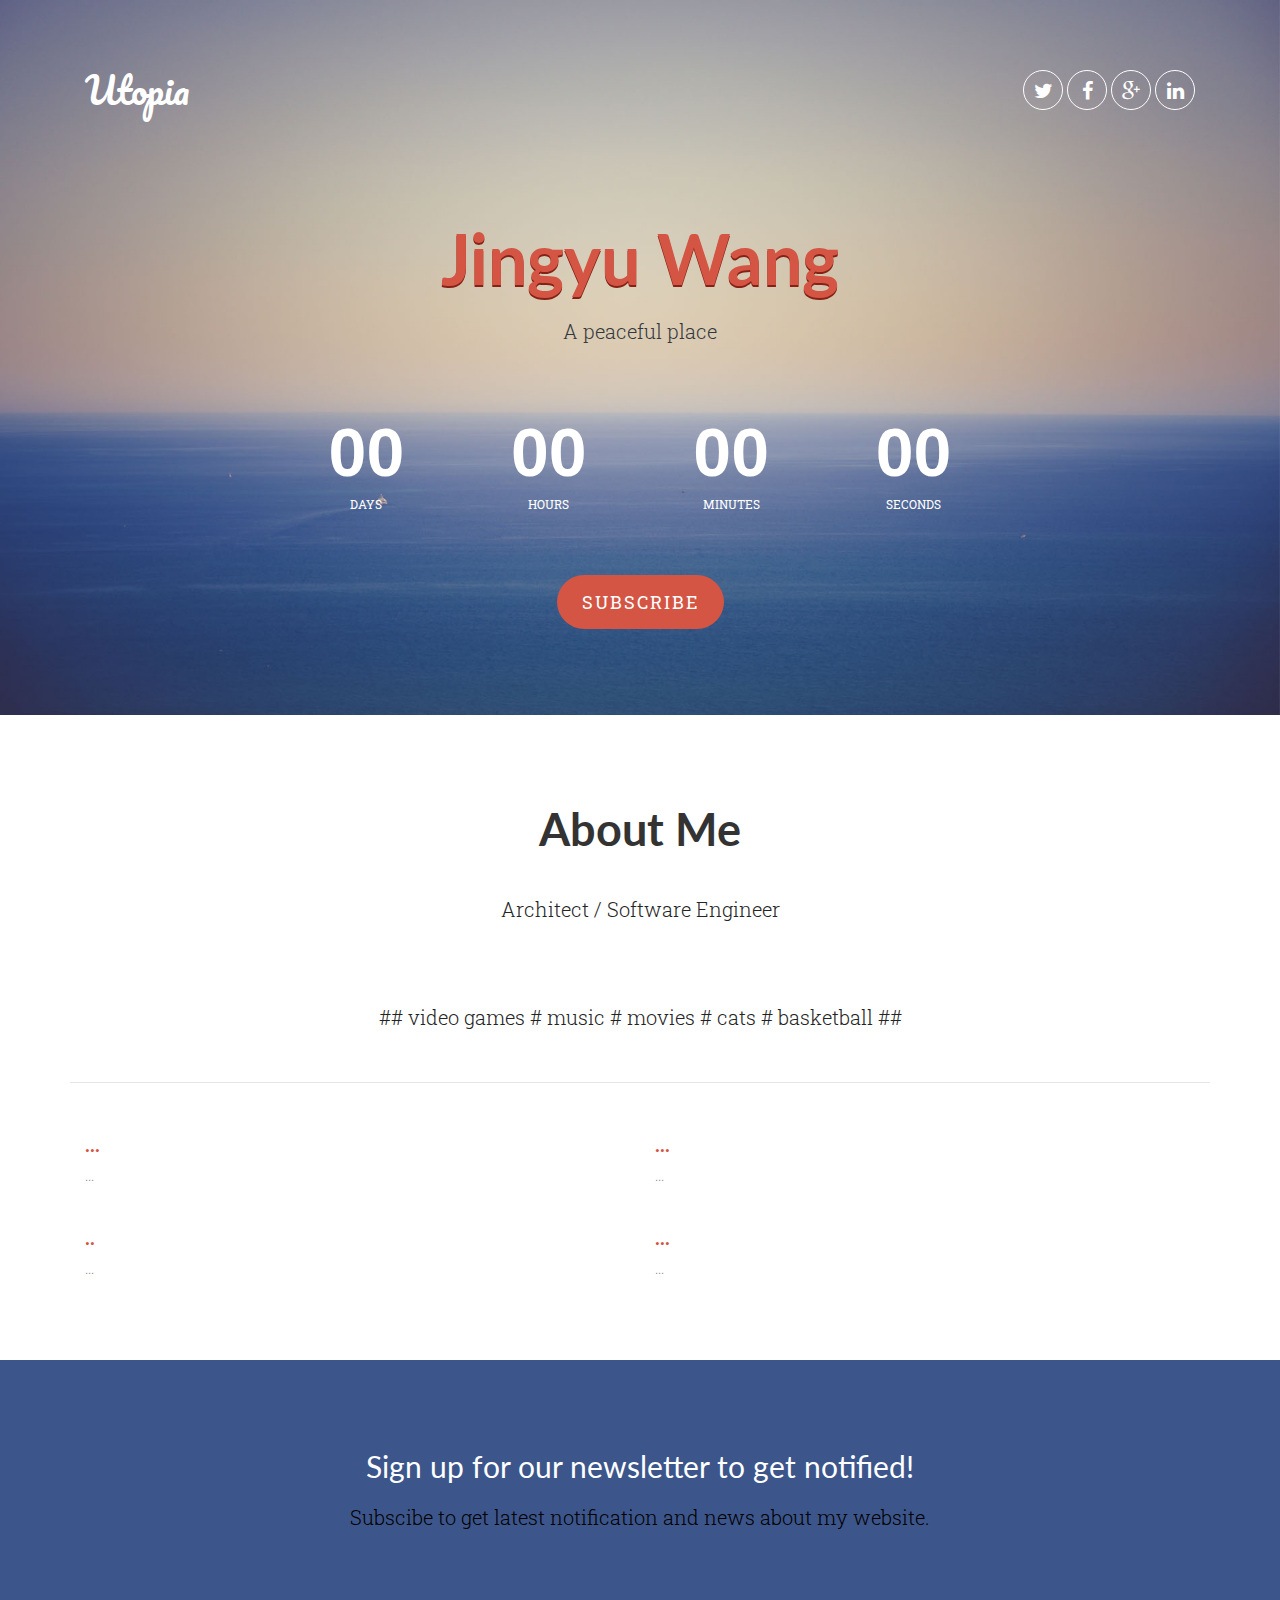
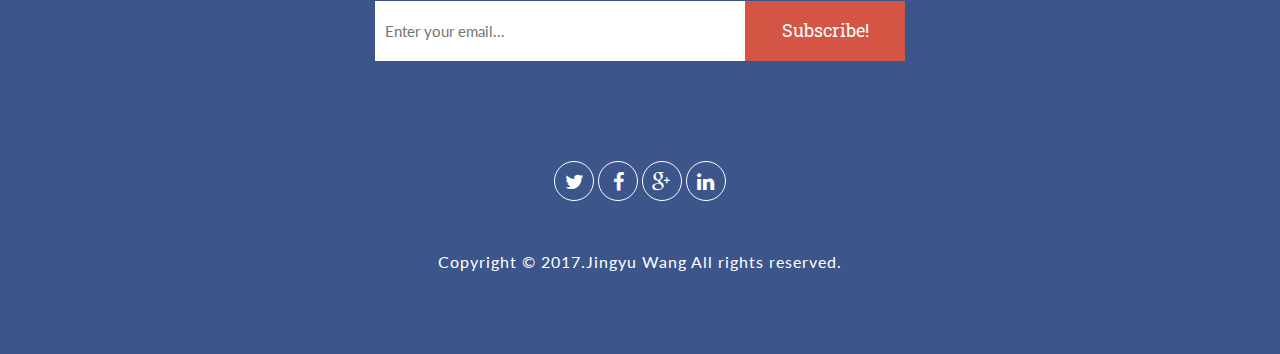
==== index.html @ e97a11a2 "Update index.html" ====
<!DOCTYPE HTML>
<html>

<head>
<meta charset="utf-8">
<title>Utopia</title>
<link rel="stylesheet" type="text/css" href="style.css"/>
<link rel="stylesheet" type="text/css" href="css/bootstrap.min.css"/>
<link rel="stylesheet" type="text/css" href="css/font-awesome.min.css"/>
<meta name="viewport" content="width=device-width, initial-scale=1.0">
<link href='https://fonts.useso.com/css?family=Pacifico' rel='stylesheet' type='text/css'>
<link href='https://fonts.useso.com/css?family=Lato:400,900,700,300,100' rel='stylesheet' type='text/css'>
<link href='https://fonts.useso.com/css?family=Roboto+Slab:400,700,300,100' rel='stylesheet' type='text/css'>
<script src="https://ajax.useso.com/ajax/libs/jquery/1.11.3/jquery.min.js"></script>
</head>

<body>
<div class="header">
	<div class="container">
    	<div class="row">
        	<div class="col-md-12 col-sm-12 col-xs-12">
            	<div class="logo pull-left col-md-6 col-sm-6 col-xs-12">
                	<h1>Utopia</h1>
                </div>
                <div class="social col-md-6 col-sm-6 col-xs-12">
            		<ul class="pull-right">
                        <li><a href="#"><i class="fa fa-twitter"></i></a></li>
                        <li><a href="#"><i class="fa fa-facebook"></i></a></li>
                        <li><a href="#"><i class="fa fa-google-plus"></i></a></li>
                        <li><a href="#"><i class="fa fa-linkedin"></i></a></li>
                    </ul>
                </div>
            </div>
            <div class="col-md-12 col-sm-12 col-xs-12">
            	<div class="main-title text-center">
                	<h2>Jingyu Wang</h2>
                    <p>A peaceful place</p>
                    <div id="countdown" data-wow-delay=".3s" data-date="Dec 26, 2015 06:00:00"></div>
                    <a href="#footer" class="subscribe-tag page-scroll">Subscribe</a>
                </div>
                
                	
            </div>
        </div>
    </div>
</div>
<div class="about text-center">
	<div class="container">
    	<div class="row">
        	<div class="col-md-12">
            	<div class="title">
                	<h3>About Me</h3>
                </div>
                <div class="desc">
                	<p>Architect / Software Engineer</p>
					<p>## video games # music # movies # cats # basketball ##</p>
                </div>
            </div>
            <div class="featurebox col-md-12 col-sm-12 col-xs-12">
            <div class="col-md-6 col-sm-6 col-xs-12">
            	<div class="feature text-left">
                	<h4>...</h4>
                    <p>...</p>
                </div>
            </div>
            <div class="col-md-6 col-sm-6 col-xs-12">
            	<div class="feature text-left">
                	<h4>...</h4>
                    <p>...</p>
                </div>
            </div>
            <div class="col-md-6 col-sm-6 col-xs-12">
            	<div class="feature text-left">
                	<h4>..</h4>
                    <p>...</p>
                </div>
            </div>
            <div class="col-md-6 col-sm-6 col-xs-12">
            	<div class="feature text-left">
                	<h4>...</h4>
                    <p>...</p>
                </div>
            </div>
            </div>
        </div>
    </div>
</div>
<div class="footer" id="footer">
	<div class="container">
    	<div class="row">
        	<div class="col-md-12">
        	<div class="footer-title text-center">
            	<h3>Sign up for our newsletter to get notified!</h3>
                <p>Subscibe to get latest notification and news about my website.</p>
            </div>
            <div class="subscribeform">
            	<form class="subscribe_form" action="#" method="post">
	                <input required value="" placeholder="Enter your email..." class="email" id="email" name="email" type="email">
	                <input class="subscribe" name="email" value="Subscribe!" type="submit">
	            </form>
            </div>
            <div class="social text-center">
            		<ul>
                        <li><a href="#"><i class="fa fa-twitter"></i></a></li>
                        <li><a href="#"><i class="fa fa-facebook"></i></a></li>
                        <li><a href="#"><i class="fa fa-google-plus"></i></a></li>
                        <li><a href="#"><i class="fa fa-linkedin"></i></a></li>
                    </ul>
             </div>
             </div>
             <div class="col-md-12 text-center footer-line">
             	<p>Copyright &copy; 2017.Jingyu Wang All rights reserved.</p>
             </div>
        </div>
    </div>
</div>

<script type="text/javascript" src="js/bootstrap.min.js"></script>
<script type="text/javascript" src="js/jquery.countdown.min.js"></script>
<script type="text/javascript">
if ($('#countdown').length) { 
			$('#countdown').countdown({
				render: function(data) {
					if (data.years >= 1) {
						var $days =	(data.years*365)+data.days;
					} else {
						var $days = data.days;
					}
				  $(this.el).html(
					  '<div class="day">' + this.leadingZeros($days) + ' <span>Days</span></div>'+
					  '<div class="hour">' + this.leadingZeros(data.hours, 2) + ' <span>Hours</span></div>'+
					  '<div class="min">' + this.leadingZeros(data.min, 2) + ' <span>Minutes</span></div>'+
					  '<div class="sec">' + this.leadingZeros(data.sec, 2) + ' <span>Seconds</span></div>'
				  );
				}
			});
		}

</script>
</body>
</html>
---- style.css ----
.header
{
	background: url(images/bg.jpg) no-repeat 0% 0%/100% 100%;
	padding: 70px 0px 100px;
}
a
{
	outline: none !important;
}
.logo h1
{
	font-family: 'Pacifico', cursive;
	color: #fff;
	margin-top: 0px !important;
}
.social ul
{
	list-style: none;
	padding-left: 0px;
}
.social ul li
{
	display: inline-block;
}
.social ul li a
{
	text-decoration: none;
}
.social ul li a i
{
	text-align: center;
	color: #fff;
	border: 1px solid #fff;
	display: block;
	border-radius: 50%;
	width: 40px;
	height: 40px;
	font-size: 20px;
	line-height: 40px;
	transition: all 0.3s ease-in;
}
.social ul li a:hover i
{

	border: 1px solid #d45544;
}
.main-title
{
	padding: 80px 0px 0px;
}
.main-title h2
{
	font-family: 'Lato', sans-serif;
	font-weight: 700;
	font-size: 70px;
	color: #d45544;
	text-shadow: 0px 2px 0px #852215;
	}
.main-title p
{
	font-family: 'Roboto Slab', serif;
	color: #33383e;
	font-size: 20px;
	padding: 10px 0px;
	width: 80%;
	margin: 0 auto !important;
	font-weight: 300;
}
#countdown {
    text-align: center;
    margin: 70px 0px 60px;
    min-height: 104px;
}
#countdown > div {
    width: 14%;
    margin: 0px 1%;
    display: inline-block;
    font-size: 68px;
    line-height: 52px;
    position: relative;
    font-weight: 700;
	color: #fff;
}
#countdown span {
    font-size: 12px;
    font-weight: normal;
    text-transform: uppercase;
    font-family: 'Roboto Slab', serif;
    display: block;
}
.subscribe-tag
{
	font-family: "Roboto Slab",serif;
	font-weight: 400;
	padding: 15px 25px;
	font-size: 18px;
	border-radius: 46px;
	background-color: #D45544;
	color: #FFF;
	text-transform: uppercase;
	letter-spacing: 2px;
	text-decoration: none;
	transition: all 0.3s ease-in;
}
.subscribe-tag:hover
{
	color: #d45544;
	background: #fff;
	text-decoration: none;
}
.about
{
	padding: 70px 0px 50px;
}
.title h3
{
	font-family: 'Lato', sans-serif;
	font-weight: 700;
	font-size: 45px;
}
.desc p
{
	font-family: "Roboto Slab",serif;
	font-weight: 300;
	font-size: 20px;
	padding: 30px 0px 50px !important;
	margin: 0 auto;
	color: #242424;
}
.desc
{
	border-bottom: 1px solid rgba(204,204,204,0.5);
}
.featurebox
{
	padding: 40px 0px 0px;
}
.feature
{
	padding-bottom: 20px;
}
.feature h4
{
	font-family: 'Lato', sans-serif;
	font-weight: 700;
	font-size: 20px;
	color: #d45544;
}
.feature p
{
	font-family: "Roboto Slab",serif;
	font-weight: 300;
	font-size: 15px;
	width: 90%;
	color: #888;
}
.footer
{
	background-color: #3c558b;
	padding: 70px 0px;
}
.footer-title h3
{
	font-family: 'Lato', sans-serif;
	font-weight: 400;
	font-size: 30px;
	color: #fff;
}
.footer-title p
{
	font-family: "Roboto Slab",serif;
	font-weight: 300;
	font-size: 20px;
	padding: 10px 0px 40px !important;
	margin: 0 auto;
	color: #000;
}
.subscribeform {
    width: 100%;
    max-width: 530px;
    margin: 0px auto 50px;
	padding-bottom: 50px;
	padding-top: 30px;
}
.subscribe_form {
    position: relative;
}
.subscribe_form .email {
    height: 60px;
	border: none;
	width: 100%;
	padding: 10px;
	font-family: 'Lato', sans-serif;
	font-size: 15px;
}
.subscribe_form .subscribe {
    right: 0px;
	top: 0px;
	width: 160px;
	height: 60px;
	position: absolute;
	color: #FFF;
	background-color: #d45544;
	border: medium none;
	border-bottom-left-radius: 0px;
	border-top-left-radius: 0px;
	font-family: "Roboto Slab",serif;
	font-size: 18px;
	}
.footer-line p
{
	color: #fff;
	font-family: 'Lato', sans-serif;
	font-weight: 400;
	font-size: 16px;
	padding: 40px 0px 0px;
	letter-spacing: 1px;
}
.footer-line p a
{
	color: #d45544;
	text-decoration: none;
}
@media (min-width: 200px) and (max-width: 767px) {
.main-title {
    padding: 40px 0px 0px;
}
.main-title h2 {
    font-size: 40px;
}
.pull-left
{
	float: none !important;
	text-align: center !important;
}
.social
{
	padding-top: 20px;
}
.social .pull-right
{
	float: none !important;
	text-align: center !important;
}
.main-title p {
    font-family: "Roboto Slab",serif;
    font-size: 18px;
    width: 100%;
}
#countdown {
    margin: 30px 0px 45px;
}
#countdown > div {
    width: 20%;
    margin: 0px 1%;
    display: inline-block;
    font-size: 30px;
    line-height: 40px;
    font-weight: 700;
}
#countdown span {
    font-size: 9px;
}
desc p {
    font-size: 15px;
}
.footer-title p {
    font-size: 15px;
}
.footer-title h3 {
    font-size: 24px;
}
.subscribe_form .subscribe {

    width: 100px;
    font-size: 15px;
}
}
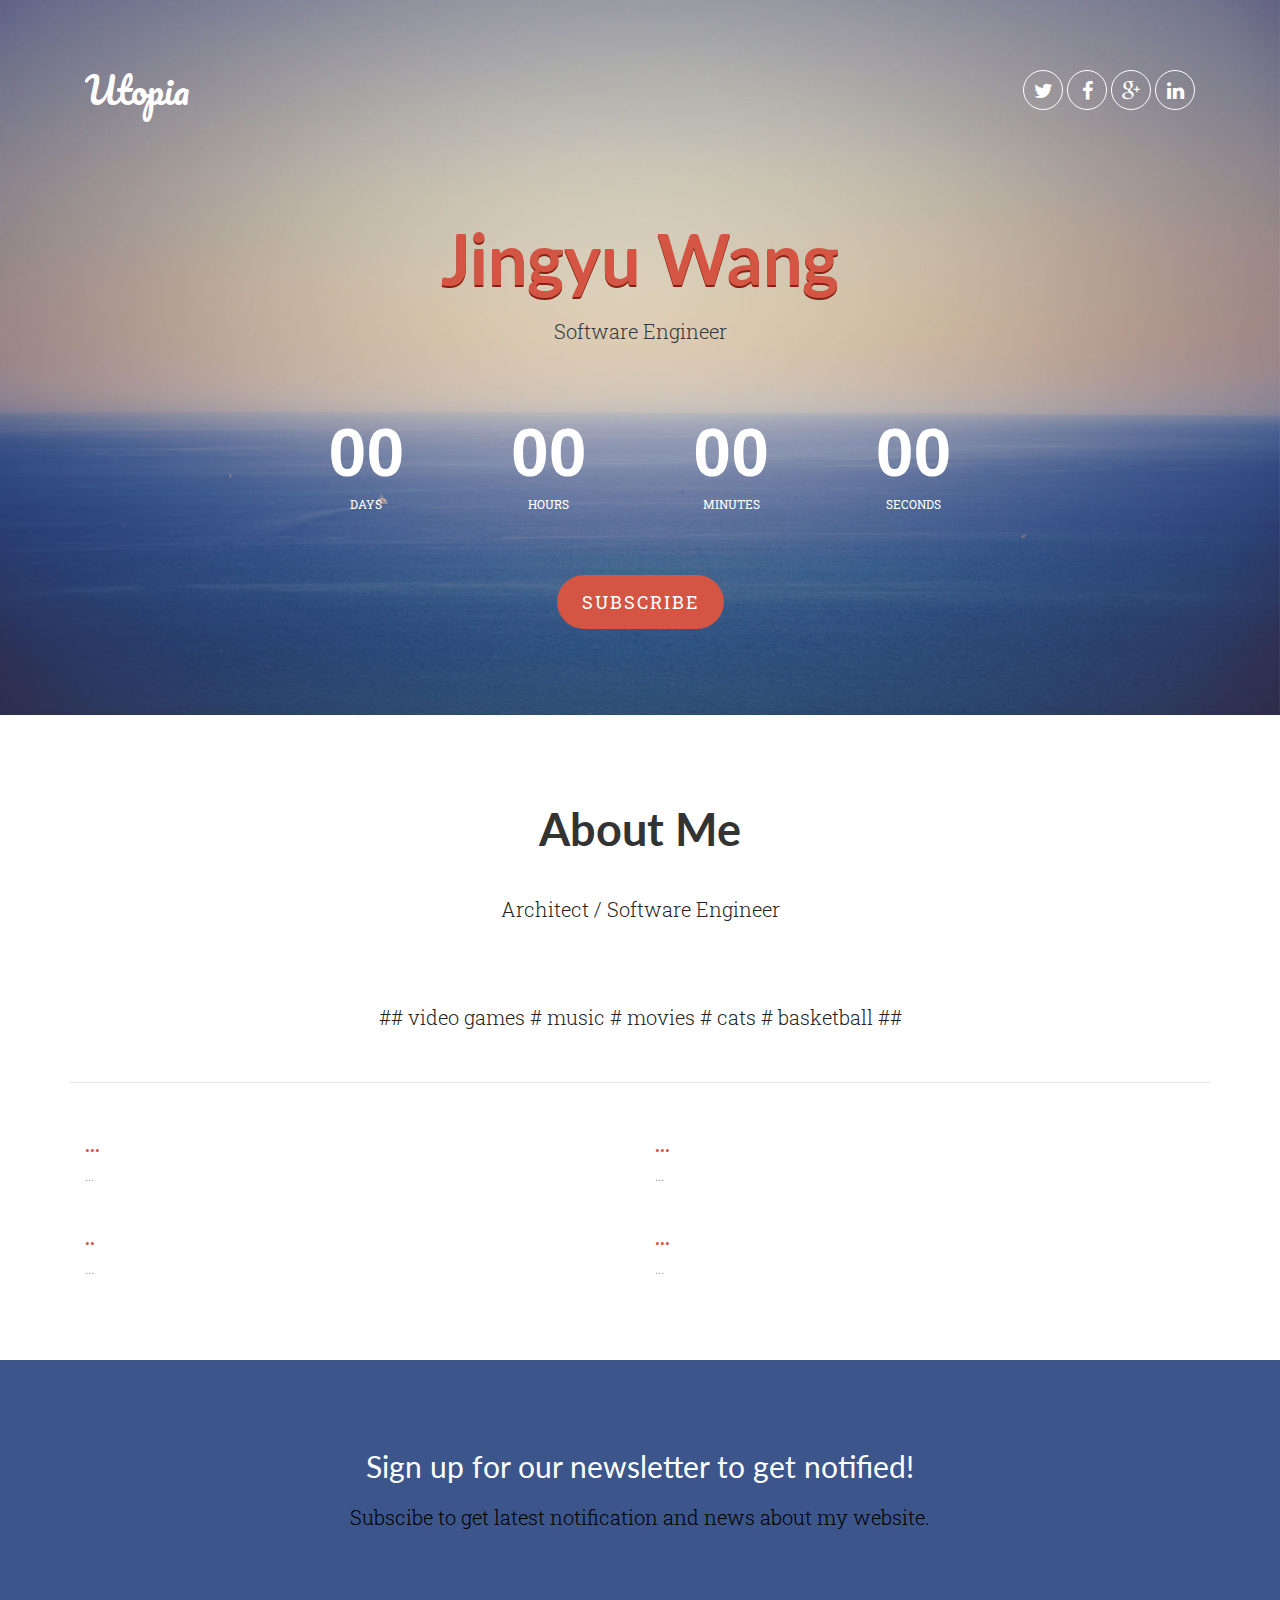
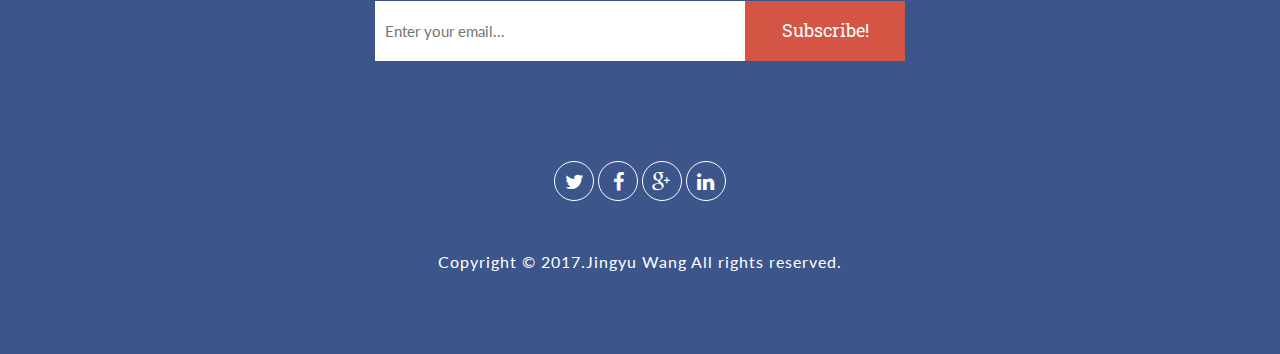
==== commit 5c6b2980: "change job" ====
--- a/index.html
+++ b/index.html
@@ -34,7 +34,7 @@
             <div class="col-md-12 col-sm-12 col-xs-12">
             	<div class="main-title text-center">
                 	<h2>Jingyu Wang</h2>
-                    <p>A peaceful place</p>
+                    <p>Software Engineer</p>
                     <div id="countdown" data-wow-delay=".3s" data-date="Dec 26, 2015 06:00:00"></div>
                     <a href="#footer" class="subscribe-tag page-scroll">Subscribe</a>
                 </div>
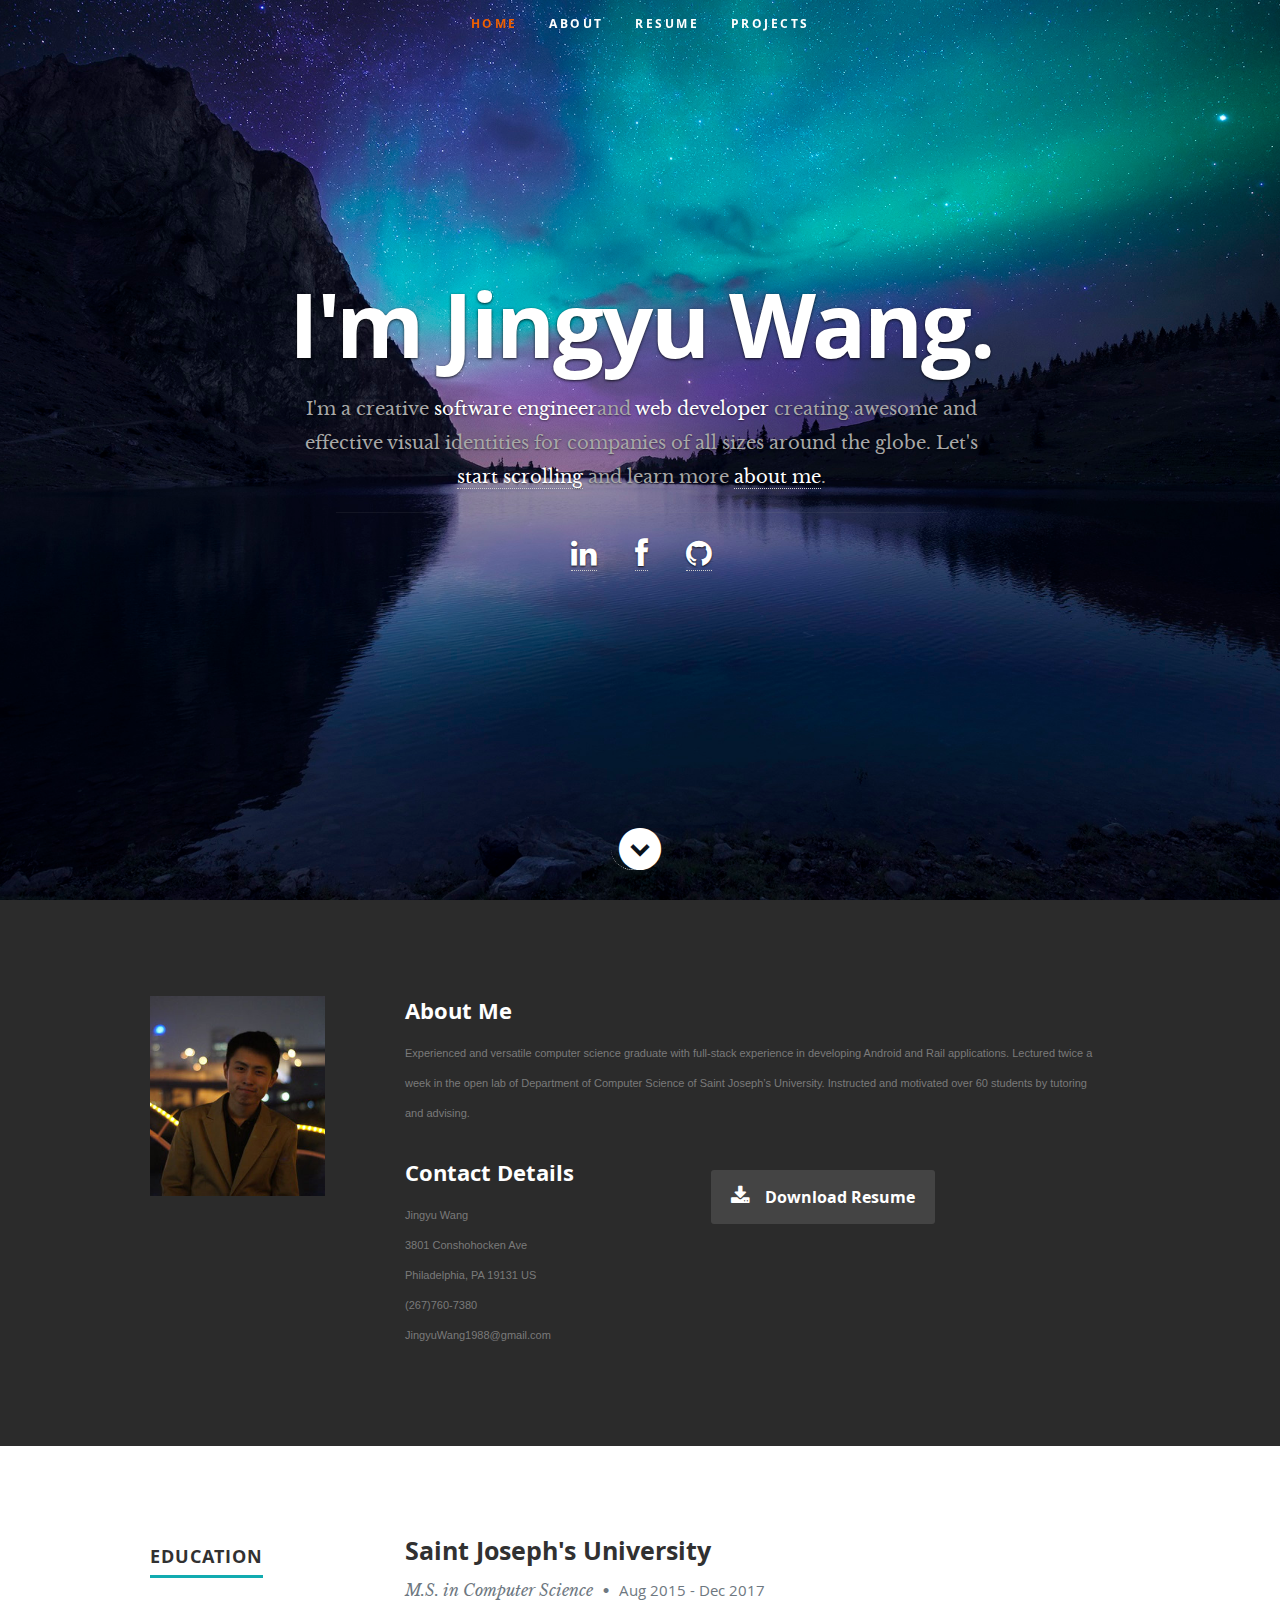
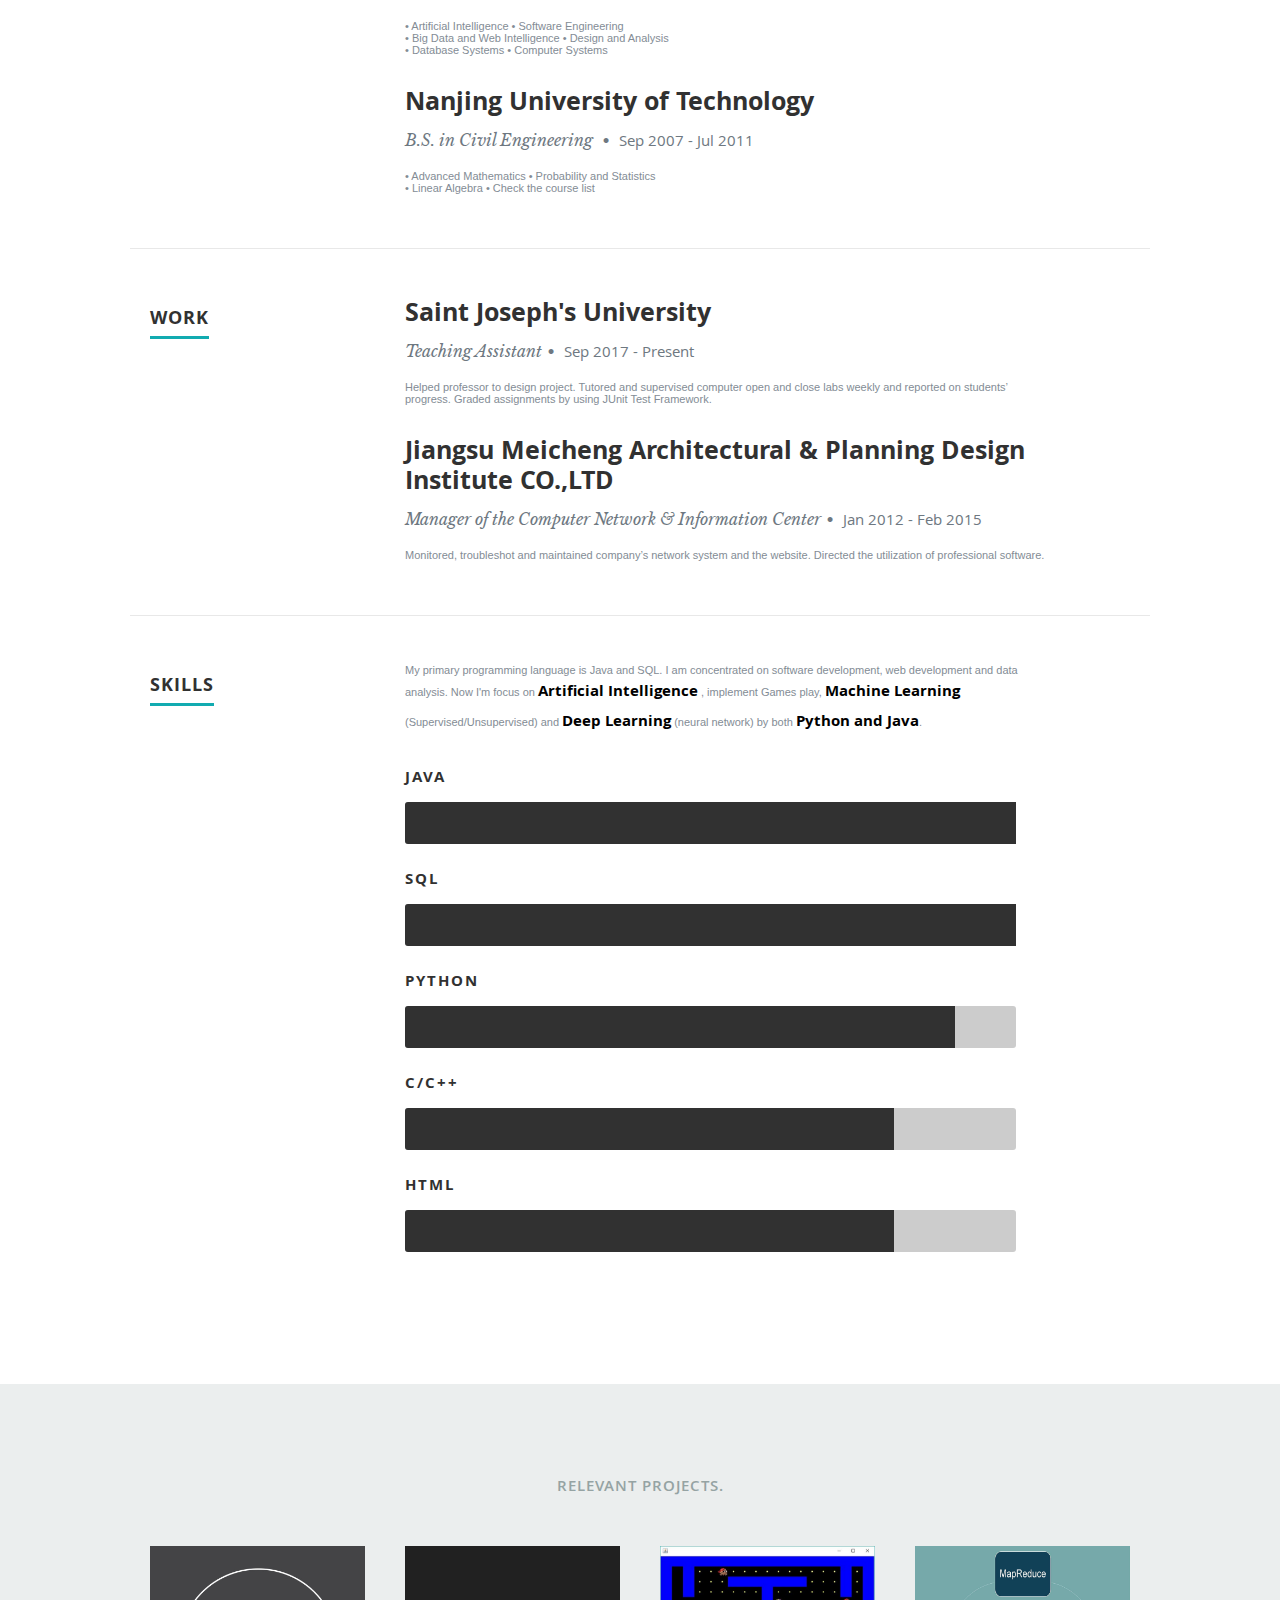
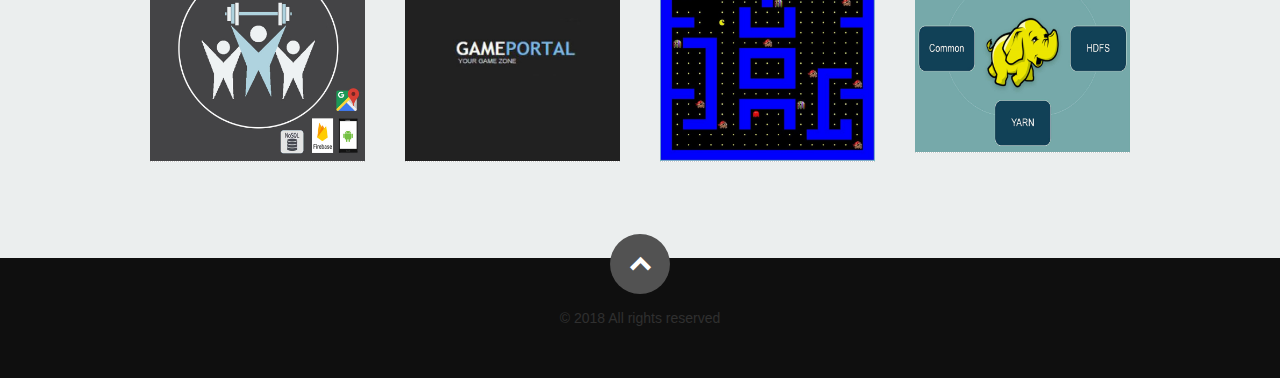
==== commit 4bbe987b: "Update the website" ====
--- a/index.html
+++ b/index.html
@@ -1,141 +1,633 @@
-<!DOCTYPE HTML>
-<html>
-
+<!DOCTYPE html>
+<!--[if lt IE 8 ]><html class="no-js ie ie7" lang="en"> <![endif]-->
+<!--[if IE 8 ]><html class="no-js ie ie8" lang="en"> <![endif]-->
+<!--[if (gte IE 8)|!(IE)]><!--><html class="no-js" lang="en"> <!--<![endif]-->
 <head>
-<meta charset="utf-8">
-<title>Utopia</title>
-<link rel="stylesheet" type="text/css" href="style.css"/>
-<link rel="stylesheet" type="text/css" href="css/bootstrap.min.css"/>
-<link rel="stylesheet" type="text/css" href="css/font-awesome.min.css"/>
-<meta name="viewport" content="width=device-width, initial-scale=1.0">
-<link href='https://fonts.useso.com/css?family=Pacifico' rel='stylesheet' type='text/css'>
-<link href='https://fonts.useso.com/css?family=Lato:400,900,700,300,100' rel='stylesheet' type='text/css'>
-<link href='https://fonts.useso.com/css?family=Roboto+Slab:400,700,300,100' rel='stylesheet' type='text/css'>
-<script src="https://ajax.useso.com/ajax/libs/jquery/1.11.3/jquery.min.js"></script>
+
+   <!--- Basic Page Needs
+   ================================================== -->
+   <meta charset="utf-8">
+	<title>Jingyu's Space</title>
+	<meta name="description" content="">
+	<meta name="author" content="">
+
+   <!-- Mobile Specific Metas
+   ================================================== -->
+	<meta name="viewport" content="width=device-width, initial-scale=1, maximum-scale=1">
+
+	<!-- CSS
+    ================================================== -->
+   <link rel="stylesheet" href="css/default.css">
+	<link rel="stylesheet" href="css/layout.css">
+   <link rel="stylesheet" href="css/media-queries.css">
+   <link rel="stylesheet" href="css/magnific-popup.css">
+   <link rel="stylesheet" href="css/project/style.css">
+    <link rel="stylesheet" href="css/newDefine.css">
+
+   <!-- Script
+   ================================================== -->
+	<script src="js/modernizr.js"></script>
+	<script src="js/jquery-1.3.1.min.js"></script>
+	<script src="js/slider.js"></script>
+
+   <!-- Favicons
+	================================================== -->
+	<link rel="shortcut icon" href="J_Favicon.png" >
+
 </head>
 
 <body>
-<div class="header">
-	<div class="container">
-    	<div class="row">
-        	<div class="col-md-12 col-sm-12 col-xs-12">
-            	<div class="logo pull-left col-md-6 col-sm-6 col-xs-12">
-                	<h1>Utopia</h1>
+
+   <!-- Header
+   ================================================== -->
+   <header id="home">
+
+      <nav id="nav-wrap">
+
+         <a class="mobile-btn" href="#nav-wrap" title="Show navigation">Show navigation</a>
+	      <a class="mobile-btn" href="#" title="Hide navigation">Hide navigation</a>
+
+         <ul id="nav" class="nav">
+            <li class="current"><a class="smoothscroll" href="#home">Home</a></li>
+            <li><a class="smoothscroll" href="#about">About</a></li>
+	        <li><a class="smoothscroll" href="#resume">Resume</a></li>
+            <li><a class="smoothscroll" href="#portfolio">Projects</a></li>
+         </ul> <!-- end #nav -->
+
+      </nav> <!-- end #nav-wrap -->
+
+      <div class="row banner">
+         <div class="banner-text">
+            <h1 class="responsive-headline">I'm Jingyu Wang.</h1>
+            <h3>I'm a creative <span>software engineer</span>and <span>web developer</span> creating awesome and
+            effective visual identities for companies of all sizes around the globe. Let's <a class="smoothscroll" href="#about">start scrolling</a>
+            and learn more <a class="smoothscroll" href="#about">about me</a>.</h3>
+            <hr />
+            <ul class="social">
+               <!--
+                fa class direct to css/font-awesome/css/font-awesome.css
+               -->
+               <li><a href="https://www.linkedin.com/in/jingyu88" target="_blank"><i class="fa fa-linkedin"></i></a></li>
+               <li><a href="https://www.facebook.com/profile.php?id=100010331914685" target='_blank'><i class="fa fa-facebook"></i></a></li>
+               <li><a href="https://github.com/hy30305340"  target="_blank"><i class="fa fa-github"></i></a></li>
+            </ul>
+         </div>
+      </div>
+
+      <p class="scrolldown">
+         <a class="smoothscroll" href="#about"><i class="icon-down-circle"></i></a>
+      </p>
+
+   </header> <!-- Header End -->
+
+
+   <!-- About Section
+   ================================================== -->
+   <section id="about">
+
+      <div class="row">
+
+         <div class="three columns">
+
+            <img class="profile-pic"  src="images/portrait2.jpg" alt="" />
+
+         </div>
+
+         <div class="nine columns main-col">
+
+            <h2>About Me</h2>
+
+            <p>Experienced and versatile computer science graduate with full-stack experience in developing Android and Rail applications. 
+            Lectured twice a week in the open lab of Department of Computer Science of Saint Joseph’s University. 
+            Instructed and motivated over 60 students by tutoring and advising.
+            </p>
+
+            <div class="row">
+
+               <div class="columns contact-details">
+
+                  <h2>Contact Details</h2>
+                  <p class="address">
+						   <span>Jingyu Wang</span><br>
+						   <span>3801 Conshohocken Ave<br>
+						         Philadelphia, PA 19131 US
+                     </span><br>
+						   <span>(267)760-7380</span><br>
+                     <span>JingyuWang1988@gmail.com</span>
+					   </p>
+
+               </div>
+
+               <div class="columns download">
+                  <p>
+                     <a href="/files/Jingyu_Wang_SoftwareEngineer.pdf" class="button" target="_blank"><i class="fa fa-download"></i>Download Resume</a>
+                  </p>
+               </div>
+
+            </div> <!-- end row -->
+
+         </div> <!-- end .main-col -->
+
+      </div>
+
+   </section> <!-- About Section End-->
+
+
+   <!-- Resume Section
+   ================================================== -->
+   <section id="resume">
+
+      <!-- Education
+      ----------------------------------------------- -->
+      <div class="row education">
+
+         <div class="three columns header-col">
+            <h1><span>Education</span></h1>
+         </div>
+
+         <div class="nine columns main-col">
+
+            <div class="row item">
+
+               <div class="twelve columns">
+
+                  <h3>Saint Joseph's University</h3>
+                  <p class="info">M.S. in Computer Science <span>&bull;</span> <em class="date">Aug 2015 - Dec 2017</em></p>
+
+                  <p>
+                  &bull; Artificial Intelligence  &bull; Software Engineering </br>
+                  &bull; Big Data and Web Intelligence &bull; Design and Analysis </br>
+                  &bull; Database Systems &bull; Computer Systems </br>
+                  </p>
+
+               </div>
+
+            </div> <!-- item end -->
+
+            <div class="row item">
+
+               <div class="twelve columns">
+
+                  <h3>Nanjing University of Technology</h3>
+                  <p class="info">B.S. in Civil Engineering <span>&bull;</span> <em class="date">Sep 2007 - Jul 2011 </em></p>
+
+                  <p>
+                  &bull; Advanced Mathematics  &bull; Probability and Statistics </br>
+                  &bull; Linear Algebra  &bull; Check the course list </br>
+                  </p>
+
+               </div>
+
+            </div> <!-- item end -->
+
+         </div> <!-- main-col end -->
+
+      </div> <!-- End Education -->
+
+
+      <!-- Work
+      ----------------------------------------------- -->
+      <div class="row work">
+
+         <div class="three columns header-col">
+            <h1><span>Work</span></h1>
+         </div>
+
+         <div class="nine columns main-col">
+
+            <div class="row item">
+
+               <div class="twelve columns">
+
+                  <h3>Saint Joseph's University</h3>
+                  <p class="info">Teaching Assistant<span>&bull;</span> <em class="date">Sep 2017 - Present</em></p>
+
+                  <p>
+                  Helped professor to design project. 
+                  Tutored and supervised computer open and close labs weekly and reported on students’ progress.
+                  Graded assignments by using JUnit Test Framework.
+                  </p>
+
+               </div>
+
+            </div> <!-- item end -->
+
+            <div class="row item">
+
+               <div class="twelve columns">
+
+                  <h3>Jiangsu Meicheng Architectural & Planning Design Institute CO.,LTD</h3>
+                  <p class="info">Manager of the Computer Network & Information Center<span>&bull;</span> <em class="date">Jan 2012 - Feb 2015</em></p>
+
+                  <p>
+                  Monitored, troubleshot and maintained company’s network system and the website. Directed the utilization of professional software.
+                  </p>
+
+               </div>
+
+            </div> <!-- item end -->
+
+         </div> <!-- main-col end -->
+
+      </div> <!-- End Work -->
+
+
+      <!-- Skills
+      ----------------------------------------------- -->
+      <div class="row skill">
+
+         <div class="three columns header-col">
+            <h1><span>Skills</span></h1>
+         </div>
+
+         <div class="nine columns main-col">
+
+            <p>My primary programming language is Java and SQL. I am concentrated on software development, web development and data analysis.
+            Now I'm focus on <font color="black"><strong>Artificial Intelligence</strong></font>
+            , implement Games play, <font color="black"><strong>Machine Learning</strong></font> (Supervised/Unsupervised)
+            and <font color="black"><strong>Deep Learning</strong></font> (neural network) by both <font color="black"><strong>Python and Java</strong></font>.
+            </p>
+
+				<div class="bars">
+
+				   <ul class="skills">
+					   <li><span class="bar-expand java"></span><em>Java</em></li>
+                  <li><span class="bar-expand java"></span><em>SQL</em></li>
+						<!--
+						<li><span class="bar-expand wordpress"></span><em>Wordpress</em></li>
+						-->
+						<li><span class="bar-expand python"></span><em>Python</em></li>
+						<li><span class="bar-expand c"></span><em>C/C++</em></li>
+                  <li><span class="bar-expand html"></span><em>HTML</em></li>
+					</ul>
+
+				</div><!-- end skill-bars -->
+
+			</div> <!-- main-col end -->
+
+      </div> <!-- End skills -->
+
+   </section> <!-- Resume Section End-->
+
+	<div class="copyrights"></div>
+
+   <!-- Projects Section
+   ================================================== -->
+   <section id="portfolio">
+
+      <div class="row">
+
+         <div class="twelve columns collapsed">
+
+            <h1>Relevant Projects.</h1>
+            <!-- portfolio-wrapper -->
+            <div id="portfolio-wrapper" class="bgrid-quarters s-bgrid-thirds cf">
+
+          	   <div class="columns portfolio-item">
+                  <div class="item-wrap">
+
+                     <a href="#modal-01" title="">
+                        <img alt="" src="images/projects/togetherfit/appIcon.jpg">
+                        <div class="overlay">
+                           <div class="portfolio-item-meta">
+          					      <h5>Together-Fit</h5>
+                              <p>Full Stack Android Application</p>
+          					   </div>
+                        </div>
+                        <div class="link-icon"><i class="icon-plus"></i></div>
+                     </a>
+
+                  </div>
+          		</div> <!-- item end -->
+
+               <div class="columns portfolio-item">
+                  <div class="item-wrap">
+
+                     <a href="#modal-02" title="">
+                        <img alt="" src="images/projects/gameportal/gameportalIcon.jpg">
+                        <div class="overlay">
+                           <div class="portfolio-item-meta">
+          					      <h5>GamePortal</h5>
+                              <p>Full Stack Web Application</p>
+          					   </div>
+                        </div>
+                        <div class="link-icon"><i class="icon-plus"></i></div>
+                     </a>
+
+                  </div>
+          		</div> <!-- item end -->
+
+               <div class="columns portfolio-item">
+                  <div class="item-wrap">
+
+                     <a href="#modal-03" title="">
+                        <img alt="" src="images/projects/AI/00.JPG">
+                        <div class="overlay">
+                           <div class="portfolio-item-meta">
+          					      <h5>Artificial Intelligence</h5>
+                              <p>Multi-Assign</p>
+          					   </div>
+                        </div>
+                        <div class="link-icon"><i class="icon-plus"></i></div>
+                     </a>
+
+                  </div>
+                </div> <!-- item end -->
+                  
+               <div class="columns portfolio-item">
+                  <div class="item-wrap">
+
+                     <a href="#modal-04" title="">
+                        <img alt="" src="images/projects/bigdata/00icon.jpg">
+                        <div class="overlay">
+                           <div class="portfolio-item-meta">
+          					      <h5>Big Data</h5>
+                              <p>Hadoop</p>
+          					   </div>
+                        </div>
+                        <div class="link-icon"><i class="icon-plus"></i></div>
+                     </a>
+
+                  </div>
+          		</div> <!-- item end -->
+<!--
+               <div class="columns portfolio-item">
+                  <div class="item-wrap">
+
+                     <a href="#modal-05" title="">
+                        <img alt="" src="images/portfolio/farmerboy.jpg">
+                        <div class="overlay">
+                           <div class="portfolio-item-meta">
+          					      <h5>Farmer Boy</h5>
+                              <p>Branding</p>
+          					   </div>
+                        </div>
+                        <div class="link-icon"><i class="icon-plus"></i></div>
+                     </a>
+
+                  </div>
+          		</div> <!-- item end -->
+<!--
+               <div class="columns portfolio-item">
+                  <div class="item-wrap">
+
+                     <a href="#modal-06" title="">
+                        <img alt="" src="images/portfolio/girl.jpg">
+                        <div class="overlay">
+                           <div class="portfolio-item-meta">
+          					      <h5>Girl</h5>
+                              <p>Photography</p>
+          					   </div>
+                        </div>
+                        <div class="link-icon"><i class="icon-plus"></i></div>
+                     </a>
+
+                  </div>
+          		</div> <!-- item end -->
+<!--
+               <div class="columns portfolio-item">
+                  <div class="item-wrap">
+
+                     <a href="#modal-07" title="">
+                        <img alt="" src="images/portfolio/origami.jpg">
+                        <div class="overlay">
+                           <div class="portfolio-item-meta">
+          					      <h5>Origami</h5>
+                              <p>Illustrration</p>
+          					   </div>
+                        </div>
+                        <div class="link-icon"><i class="icon-plus"></i></div>
+                     </a>
+
+                  </div>
+          		</div> <!-- item end -->
+<!--
+               <div class="columns portfolio-item">
+                  <div class="item-wrap">
+
+                     <a href="#modal-08" title="">
+                        <img alt="" src="images/portfolio/retrocam.jpg">
+                        <div class="overlay">
+                           <div class="portfolio-item-meta">
+          					      <h5>Retrocam</h5>
+                              <p>Web Development</p>
+          					   </div>
+                        </div>
+                        <div class="link-icon"><i class="icon-plus"></i></div>
+                     </a>
+
+                  </div>
+          		</div>  <!-- item end -->
+            
+            </div> <!-- portfolio-wrapper end -->
+
+         </div> <!-- twelve columns end -->
+
+
+         <!-- Modal Popup
+	      --------------------------------------------------------------- -->
+
+         <div id="modal-01" class="popup-modal mfp-hide">
+
+             <div class="container-wrap">
+                 <img src="images/projects/togetherfit/login.jpg"/>
+                 <img src="images/projects/togetherfit/friendslist.jpg"/>
+                 <img src="images/projects/togetherfit/findplace.jpg"/>
+                 <img src="images/projects/togetherfit/chat.jpg"/>
+                 <img src="images/projects/togetherfit/selectFriend.jpg"/>
+                 <img src="images/projects/togetherfit/registerClass.jpg"/>
+             </div>
+		      <div class="description-box">
+			      <h4>Together-Fit</h4>
+			      <p>Designed and built a social app powered by a NoSQL database focusing on people who work out. Users include trainers and students. 
+			         Trainers can post training classes, create chatting group. 
+			         Students can search class by rating, price and distance. 
+			         Both of them are able to search, comment and live chat.
+			      </p>
+               <span class="categories"><i class="fa fa-tag"></i>Full Stack Development, Agile Development</span>
+		      </div>
+
+            <div class="link-box">
+               <a href="#">Details</a>
+		         <a class="popup-modal-dismiss">Close</a>
+            </div>
+
+	      </div><!-- modal-01 End -->
+
+         <div id="modal-02" class="popup-modal mfp-hide">
+
+		      <img class="scale-with-grid" src="images/projects/gameportal/1.jpg"/>
+
+		      <div class="description-box">
+			      <h4>GamePortal</h4>
+			      <p>Designed and built a shopping website focusing on the sale of Game Related Products. Customers are required to sign up for an account.
+                  They could search and sort products by category, console type and price. Once a customer purchases a product,
+                      he/she will automatically be charged the price in the cart with users' billing and address information.
+                      What's more, my website offers the administrator interface which could allow administrator to add/delete products, change products' information and so on so forth.
+                      Please click "Details" to view the report of this project. You will get the full introduction of the website and database.
+                  </p>
+               <span class="categories"><i class="fa fa-tag"></i>Full Stack Development, SQL, HTML, PHP, JavaScript</span>
+		      </div>
+
+            <div class="link-box">
+               <a href="/files/Website_project_report.pdf"target="_blank">Details</a>
+		         <a class="popup-modal-dismiss">Close</a>
+            </div>
+
+	      </div><!-- modal-02 End -->
+
+         <div id="modal-03" class="popup-modal mfp-hide">
+
+                <div class="container-wrap">
+                        <img src="images/projects/AI/01.jpg"/>
+                        <img src="images/projects/AI/02.jpg"/>
+                    </div>
+
+		      <div class="description-box">
+			      <h4>Artificial Intelligence</h4>
+			      <p>Solved Travelling Salesman Problem(TSP) by implementing Simulated Annealing(SA).
+                     Designed and implemented A* algorithm to play Pac-Man game.
+                     Involved Genetic Algorithms library Jenetics to perform engineering design optimization for an I-beam
+                     Involved Simbrain Neural Engine tool to solve Facial Recognition problem with Artificial Neural Network. Backpropagation Algorithm was implemented in this project.</p>
+               <span class="categories"><i class="fa fa-tag"></i>TSP, A*, Genetic Algorithm, Neural Network</span>
+		      </div>
+
+            <div class="link-box">
+               <a href="">Details</a>
+		         <a class="popup-modal-dismiss">Close</a>
+            </div>
+
+	      </div><!-- modal-03 End -->
+
+         <div id="modal-04" class="popup-modal mfp-hide">
+
+                <div class="container-wrap">
+                        <img src="images/projects/bigdata/1.JPG"/>
+                        <img src="images/projects/bigdata/2.JPG"/>
                 </div>
-                <div class="social col-md-6 col-sm-6 col-xs-12">
-            		<ul class="pull-right">
-                        <li><a href="#"><i class="fa fa-twitter"></i></a></li>
-                        <li><a href="#"><i class="fa fa-facebook"></i></a></li>
-                        <li><a href="#"><i class="fa fa-google-plus"></i></a></li>
-                        <li><a href="#"><i class="fa fa-linkedin"></i></a></li>
-                    </ul>
-                </div>
-            </div>
-            <div class="col-md-12 col-sm-12 col-xs-12">
-            	<div class="main-title text-center">
-                	<h2>Jingyu Wang</h2>
-                    <p>Software Engineer</p>
-                    <div id="countdown" data-wow-delay=".3s" data-date="Dec 26, 2015 06:00:00"></div>
-                    <a href="#footer" class="subscribe-tag page-scroll">Subscribe</a>
-                </div>
-                
-                	
-            </div>
-        </div>
-    </div>
-</div>
-<div class="about text-center">
-	<div class="container">
-    	<div class="row">
-        	<div class="col-md-12">
-            	<div class="title">
-                	<h3>About Me</h3>
-                </div>
-                <div class="desc">
-                	<p>Architect / Software Engineer</p>
-					<p>## video games # music # movies # cats # basketball ##</p>
-                </div>
-            </div>
-            <div class="featurebox col-md-12 col-sm-12 col-xs-12">
-            <div class="col-md-6 col-sm-6 col-xs-12">
-            	<div class="feature text-left">
-                	<h4>...</h4>
-                    <p>...</p>
-                </div>
-            </div>
-            <div class="col-md-6 col-sm-6 col-xs-12">
-            	<div class="feature text-left">
-                	<h4>...</h4>
-                    <p>...</p>
-                </div>
-            </div>
-            <div class="col-md-6 col-sm-6 col-xs-12">
-            	<div class="feature text-left">
-                	<h4>..</h4>
-                    <p>...</p>
-                </div>
-            </div>
-            <div class="col-md-6 col-sm-6 col-xs-12">
-            	<div class="feature text-left">
-                	<h4>...</h4>
-                    <p>...</p>
-                </div>
-            </div>
-            </div>
-        </div>
-    </div>
-</div>
-<div class="footer" id="footer">
-	<div class="container">
-    	<div class="row">
-        	<div class="col-md-12">
-        	<div class="footer-title text-center">
-            	<h3>Sign up for our newsletter to get notified!</h3>
-                <p>Subscibe to get latest notification and news about my website.</p>
-            </div>
-            <div class="subscribeform">
-            	<form class="subscribe_form" action="#" method="post">
-	                <input required value="" placeholder="Enter your email..." class="email" id="email" name="email" type="email">
-	                <input class="subscribe" name="email" value="Subscribe!" type="submit">
-	            </form>
-            </div>
-            <div class="social text-center">
-            		<ul>
-                        <li><a href="#"><i class="fa fa-twitter"></i></a></li>
-                        <li><a href="#"><i class="fa fa-facebook"></i></a></li>
-                        <li><a href="#"><i class="fa fa-google-plus"></i></a></li>
-                        <li><a href="#"><i class="fa fa-linkedin"></i></a></li>
-                    </ul>
-             </div>
-             </div>
-             <div class="col-md-12 text-center footer-line">
-             	<p>Copyright &copy; 2017.Jingyu Wang All rights reserved.</p>
-             </div>
-        </div>
-    </div>
-</div>
-
-<script type="text/javascript" src="js/bootstrap.min.js"></script>
-<script type="text/javascript" src="js/jquery.countdown.min.js"></script>
-<script type="text/javascript">
-if ($('#countdown').length) { 
-			$('#countdown').countdown({
-				render: function(data) {
-					if (data.years >= 1) {
-						var $days =	(data.years*365)+data.days;
-					} else {
-						var $days = data.days;
-					}
-				  $(this.el).html(
-					  '<div class="day">' + this.leadingZeros($days) + ' <span>Days</span></div>'+
-					  '<div class="hour">' + this.leadingZeros(data.hours, 2) + ' <span>Hours</span></div>'+
-					  '<div class="min">' + this.leadingZeros(data.min, 2) + ' <span>Minutes</span></div>'+
-					  '<div class="sec">' + this.leadingZeros(data.sec, 2) + ' <span>Seconds</span></div>'
-				  );
-				}
-			});
-		}
-
-</script>
+
+		      <div class="description-box">
+			      <h4>Big data Analytics</h4>
+			      <p>Built Apache Hadoop Cluster in Linux system in order to implement the distributed system to deal with big data.<br>
+                        Designed and implemented MapReduce function using JAVA.<br>
+                        Analysed the big data from HDFS and YARN layer.<br>
+                        Used MongoDB to store and retrieve data from The Housing Affordability Data System (HADS).<br>
+                        Used web tools like GOOGLE BIGQUERY.</p>
+               <span class="categories"><i class="fa fa-tag"></i>Big Data, MapReduce, Hadoop</span>
+		      </div>
+
+            <div class="link-box">
+               <a href="#">Details</a>
+		         <a class="popup-modal-dismiss">Close</a>
+            </div>
+
+	      </div><!-- modal-04 End -->
+
+         <div id="modal-05" class="popup-modal mfp-hide">
+
+		      <img class="scale-with-grid" src="images/portfolio/modals/m-farmerboy.jpg" alt="" />
+
+		      <div class="description-box">
+			      <h4>Farmer Boy</h4>
+			      <p>Proin gravida nibh vel velit auctor aliquet. Aenean sollicitudin, lorem quis bibendum auctor, nisi elit consequat ipsum, nec sagittis sem nibh id elit.</p>
+               <span class="categories"><i class="fa fa-tag"></i>Branding, Webdesign</span>
+		      </div>
+
+            <div class="link-box">
+               <a href="#">Details</a>
+		         <a class="popup-modal-dismiss">Close</a>
+            </div>
+
+	      </div><!-- modal-05 End -->
+
+         <div id="modal-06" class="popup-modal mfp-hide">
+
+		      <img class="scale-with-grid" src="images/portfolio/modals/m-girl.jpg" alt="" />
+
+		      <div class="description-box">
+			      <h4>Girl</h4>
+			      <p>Proin gravida nibh vel velit auctor aliquet. Aenean sollicitudin, lorem quis bibendum auctor, nisi elit consequat ipsum, nec sagittis sem nibh id elit.</p>
+               <span class="categories"><i class="fa fa-tag"></i>Photography</span>
+		      </div>
+
+            <div class="link-box">
+               <a href="#">Details</a>
+		         <a class="popup-modal-dismiss">Close</a>
+            </div>
+
+	      </div><!-- modal-06 End -->
+
+         <div id="modal-07" class="popup-modal mfp-hide">
+
+		      <img class="scale-with-grid" src="images/portfolio/modals/m-origami.jpg" alt="" />
+
+		      <div class="description-box">
+			      <h4>Origami</h4>
+			      <p>Proin gravida nibh vel velit auctor aliquet. Aenean sollicitudin, lorem quis bibendum auctor, nisi elit consequat ipsum, nec sagittis sem nibh id elit.</p>
+               <span class="categories"><i class="fa fa-tag"></i>Branding, Illustration</span>
+		      </div>
+
+            <div class="link-box">
+               <a href="#">Details</a>
+		         <a class="popup-modal-dismiss">Close</a>
+            </div>
+
+	      </div><!-- modal-07 End -->
+
+         <div id="modal-08" class="popup-modal mfp-hide">
+
+		      <img class="scale-with-grid" src="images/portfolio/modals/m-retrocam.jpg" alt="" />
+
+		      <div class="description-box">
+			      <h4>Retrocam</h4>
+			      <p>Proin gravida nibh vel velit auctor aliquet. Aenean sollicitudin, lorem quis bibendum auctor, nisi elit consequat ipsum, nec sagittis sem nibh id elit.</p>
+               <span class="categories"><i class="fa fa-tag"></i>Webdesign, Photography</span>
+		      </div>
+
+            <div class="link-box">
+               <a href="#">Details</a>
+		         <a class="popup-modal-dismiss">Close</a>
+            </div>
+
+	      </div><!-- modal-01 End -->
+
+
+      </div> <!-- row End -->
+
+   </section> <!-- Portfolio Section End-->
+
+   <!-- footer
+   ================================================== -->
+   <footer>
+
+      <div class="row">
+
+         <div class="twelve columns">
+
+            <ul class="copyright">
+               <li>&copy; 2018 All rights reserved</li>
+            </ul>
+
+         </div>
+
+         <div id="go-top"><a class="smoothscroll" title="Back to Top" href="#home"><i class="icon-up-open"></i></a></div>
+
+      </div>
+
+   </footer> <!-- Footer End-->
+
+   <!-- Java Script
+   ================================================== -->
+   <script src="js/jquery.min.js"></script>
+   <script>window.jQuery || document.write('<script src="js/jquery-1.10.2.min.js"><\/script>')</script>
+   <script type="text/javascript" src="js/jquery-migrate-1.2.1.min.js"></script>
+
+   <script src="js/jquery.flexslider.js"></script>
+   <script src="js/waypoints.js"></script>
+   <script src="js/jquery.fittext.js"></script>
+   <script src="js/magnific-popup.js"></script>
+   <script src="js/init.js"></script>
+
 </body>
-</html>
+
+</html>--- a/css/default.css
+++ b/css/default.css
@@ -0,0 +1,803 @@
+/*
+=====================================================================
+
+TOC:
+a. Webfonts and Icon fonts
+b. Reset
+c. Default Styles
+   1. Basic
+   2. Typography
+   3. Links
+   4. Images
+   5. Buttons
+   6. Forms
+d. Grid
+e. Others
+   1. Clearing
+   2. Misc
+
+=====================================================================  */
+
+/* ------------------------------------------------------------------ */
+/* a. Webfonts and Icon fonts
+ ------------------------------------------------------------------ */
+
+@import url("fonts.css");
+@import url("fontello/css/fontello.css");
+@import url("font-awesome/css/font-awesome.min.css");
+
+/* ------------------------------------------------------------------
+/* b. Reset
+      Adapted from:
+      Normalize.css - https://github.com/necolas/normalize.css/
+      HTML5 Doctor Reset - html5doctor.com/html-5-reset-stylesheet/
+/* ------------------------------------------------------------------ */
+
+html, body, div, span, object, iframe,
+h1, h2, h3, h4, h5, h6, p, blockquote, pre,
+abbr, address, cite, code,
+del, dfn, em, img, ins, kbd, q, samp,
+small, strong, sub, sup, var,
+b, i,
+dl, dt, dd, ol, ul, li,
+fieldset, form, label, legend,
+table, caption, tbody, tfoot, thead, tr, th, td,
+article, aside, canvas, details, figcaption, figure,
+footer, header, hgroup, menu, nav, section, summary,
+time, mark, audio, video {
+   margin: 0;
+   padding: 0;
+   border: 0;
+   outline: 0;
+   font-size: 100%;
+   vertical-align: baseline;
+   background: transparent;
+}
+
+article,aside,details,figcaption,figure,
+footer,header,hgroup,menu,nav,section {
+   display: block;
+}
+
+audio,
+canvas,
+video {
+   display: inline-block;
+}
+
+audio:not([controls]) {
+   display: none;
+   height: 0;
+}
+
+[hidden] { display: none; }
+
+code, kbd, pre, samp {
+   font-family: monospace, serif;
+   font-size: 1em;
+}
+
+pre {
+   white-space: pre;
+   white-space: pre-wrap;
+   word-wrap: break-word;
+}
+
+blockquote, q { quotes: &#8220 &#8220; }
+
+blockquote:before, blockquote:after,
+q:before, q:after {
+   content: '';
+   content: none;
+}
+
+ins {
+   background-color: #ff9;
+   color: #000;
+   text-decoration: none;
+}
+
+mark {
+   background-color: #A7F4F6;
+   color: #555;
+}
+
+del { text-decoration: line-through; }
+
+abbr[title], dfn[title] {
+   border-bottom: 1px dotted;
+   cursor: help;
+}
+
+table {
+   border-collapse: collapse;
+   border-spacing: 0;
+}
+
+
+/* ------------------------------------------------------------------ */
+/* c. Default and Basic Styles
+      Adapted from:
+      Skeleton CSS Framework - http://www.getskeleton.com/
+      Typeplate Typographic Starter Kit - http://typeplate.com/
+/* ------------------------------------------------------------------ */
+
+/*  1. Basic  ------------------------------------------------------- */
+
+*,
+*:before,
+*:after {
+   -moz-box-sizing: border-box;
+   -webkit-box-sizing: border-box;
+   box-sizing: border-box;
+}
+
+html {
+   font-size: 62.5%;
+   -webkit-font-smoothing: antialiased;
+}
+
+body {
+   background: #fff;
+   font-family: 'opensans-regular', sans-serif;
+   font-weight: normal;
+   font-size: 15px;
+   line-height: 30px;
+	color: #838C95;
+
+   -webkit-font-smoothing: antialiased; /* Fix for webkit rendering */
+	-webkit-text-size-adjust: 100%;
+}
+
+/*  2. Typography
+       Vertical rhythm with leading derived from 6
+--------------------------------------------------------------------- */
+
+h1, h2, h3, h4, h5, h6 {
+   color: #313131;
+	font-family: 'opensans-bold', sans-serif;
+   font-weight: normal;
+}
+h1 a, h2 a, h3 a, h4 a, h5 a, h6 a { font-weight: inherit; }
+h1 { font-size: 38px; line-height: 42px; margin-bottom: 12px; letter-spacing: -1px; }
+h2 { font-size: 28px; line-height: 36px; margin-bottom: 6px; }
+h3 { font-size: 22px; line-height: 30px; margin-bottom: 12px; }
+h4 { font-size: 20px; line-height: 30px; margin-bottom: 6px; }
+h5 { font-size: 18px; line-height: 30px; }
+h6 { font-size: 14px; line-height: 30px; }
+.subheader { }
+
+p { margin: 0 0 30px 0; }
+p img { margin: 0; }
+p.lead {
+   font: 19px/36px 'opensans-light', sans-serif;
+   margin-bottom: 18px;
+}
+
+/* for 'em' and 'strong' tags, font-size and line-height should be same with
+the body tag due to rendering problems in some browsers */
+em { font: 15px/30px 'opensans-italic', sans-serif; }
+strong, b { font: 15px/30px 'opensans-bold', sans-serif; }
+small { font-size: 11px; line-height: inherit; }
+
+/*	Blockquotes */
+blockquote {
+   margin: 30px 0px;
+   padding-left: 40px;
+   position: relative;
+}
+blockquote:before {
+   content: "\201C";
+   opacity: 0.45;
+   font-size: 80px;
+   line-height: 0px;
+   margin: 0;
+   font-family: arial, sans-serif;
+
+   position: absolute;
+   top:  30px;
+	left: 0;
+}
+blockquote p {
+   font-family: 'librebaskerville-italic', serif;
+   padding: 0;
+   font-size: 18px;
+   line-height: 36px;
+}
+blockquote cite {
+   display: block;
+   font-size: 12px;
+   font-style: normal;
+   line-height: 18px;
+}
+blockquote cite:before { content: "\2014 \0020"; }
+blockquote cite a,
+blockquote cite a:visited { color: #8B9798; border: none }
+
+/* ---------------------------------------------------------------------
+/*  Pull Quotes Markup
+/*
+    <aside class="pull-quote">
+		<blockquote>
+			<p></p>
+		</blockquote>
+	 </aside>
+/*
+/* --------------------------------------------------------------------- */
+.pull-quote {
+   position: relative;
+	padding: 18px 30px 18px 0px;
+}
+.pull-quote:before,
+.pull-quote:after {
+	height: 1em;
+	opacity: 0.45;
+	position: absolute;
+	font-size: 80px;
+   font-family: Arial, Sans-Serif;
+}
+.pull-quote:before {
+	content: "\201C";
+	top:  33px;
+	left: 0;
+}
+.pull-quote:after {
+	content: '\201D';
+	bottom: -33px;
+	right: 0;
+}
+.pull-quote blockquote {
+   margin: 0;
+}
+.pull-quote blockquote:before {
+   content: none;
+}
+
+/* Abbreviations */
+abbr {
+   font-family: 'opensans-bold', sans-serif;
+	font-variant: small-caps;
+	text-transform: lowercase;
+   letter-spacing: .5px;
+	color: gray;
+}
+abbr:hover { cursor: help; }
+
+/* drop cap */
+.drop-cap:first-letter {
+	float: left;
+	margin: 0;
+	padding: 14px 6px 0 0;
+	font-size: 84px;
+	font-family: /* Copperplate */ 'opensans-bold', sans-serif;
+   line-height: 60px;
+	text-indent: 0;
+	background: transparent;
+	color: inherit;
+}
+
+hr { border: solid #E3E3E3; border-width: 1px 0 0; clear: both; margin: 11px 0 30px; height: 0; }
+
+
+/*  3. Links  ------------------------------------------------------- */
+
+a, a:visited {
+   text-decoration: none;
+   outline: 0;
+   color: #11ABB0;
+
+   -webkit-transition: color .3s ease-in-out;
+   -moz-transition: color .3s ease-in-out;
+   -o-transition: color .3s ease-in-out;
+   transition: color .3s ease-in-out;
+}
+a:hover, a:focus { color: #313131; }
+p a, p a:visited { line-height: inherit; }
+
+
+/*  4. List  --------------------------------------------------------- */
+
+ul, ol { margin-bottom: 24px; margin-top: 12px; }
+ul { list-style: none outside; }
+ol { list-style: decimal; }
+ol, ul.square, ul.circle, ul.disc { margin-left: 30px; }
+ul.square { list-style: square outside; }
+ul.circle { list-style: circle outside; }
+ul.disc { list-style: disc outside; }
+ul ul, ul ol,
+ol ol, ol ul { margin: 6px 0 6px 30px; }
+ul ul li, ul ol li,
+ol ol li, ol ul li { margin-bottom: 6px; }
+li { line-height: 18px; margin-bottom: 12px; }
+ul.large li { }
+li p { }
+
+/* ---------------------------------------------------------------------
+/*  Stats Tab Markup
+
+    <ul class="stats-tabs">
+		<li><a href="#">[value]<b>[name]</b></a></li>
+	 </ul>
+
+    Extend this object into your markup.
+/*
+/* --------------------------------------------------------------------- */
+.stats-tabs {
+   padding: 0;
+   margin: 24px 0;
+}
+.stats-tabs li {
+	display: inline-block;
+	margin: 0 10px 18px 0;
+	padding: 0 10px 0 0;
+	border-right: 1px solid #ccc;
+}
+.stats-tabs li:last-child {
+	margin: 0;
+	padding: 0;
+	border: none;
+}
+.stats-tabs li a {
+	display: inline-block;
+	font-size: 22px;
+	font-family: 'opensans-bold', sans-serif;
+   border: none;
+   color: #313131;
+}
+.stats-tabs li a:hover {
+   color:#11ABB0;
+}
+.stats-tabs li a b {
+	display: block;
+	margin: 6px 0 0 0;
+	font-size: 13px;
+	font-family: 'opensans-regular', sans-serif;
+   color: #8B9798;
+}
+
+/* definition list */
+dl { margin: 12px 0; }
+dt { margin: 0; color:#11ABB0; }
+dd { margin: 0 0 0 20px; }
+
+/* Lining Definition Style Markup */
+.lining dt,
+.lining dd {
+	display: inline;
+	margin: 0;
+}
+.lining dt + dt:before,
+.lining dd + dt:before {
+	content: "\A";
+	white-space: pre;
+}
+.lining dd + dd:before {
+	content: ", ";
+}
+.lining dd:before {
+	content: ": ";
+	margin-left: -0.2em;
+}
+
+/* Dictionary Definition Style Markup */
+.dictionary-style dt {
+	display: inline;
+	counter-reset: definitions;
+}
+.dictionary-style dt + dt:before {
+	content: ", ";
+	margin-left: -0.2em;
+}
+.dictionary-style dd {
+	display: block;
+	counter-increment: definitions;
+}
+.dictionary-style dd:before {
+	content: counter(definitions, decimal) ". ";
+}
+
+/* Pagination */
+.pagination {
+   margin: 36px auto;
+   text-align: center;
+}
+.pagination ul li {
+   display: inline-block;
+   margin: 0;
+   padding: 0;
+}
+.pagination .page-numbers {
+   font: 15px/18px 'opensans-bold', sans-serif;
+   display: inline-block;
+   padding: 6px 10px;
+   margin-right: 3px;
+   margin-bottom: 6px;
+	color: #6E757C;
+	background-color: #E6E8EB;
+
+	-webkit-transition: all 200ms ease-in-out;
+	-moz-transition: all 200ms ease-in-out;
+	-o-transition: all 200ms ease-in-out;
+	-ms-transition: all 200ms ease-in-out;
+	transition: all 200ms ease-in-out;
+
+   -moz-border-radius: 3px;
+   -webkit-border-radius: 3px;
+   -khtml-border-radius: 3px;
+	border-radius: 3px;
+}
+.pagination .page-numbers:hover {
+   background: #838A91;
+   color: #fff;
+}
+.pagination .current,
+.pagination .current:hover {
+   background-color: #11ABB0;
+   color: #fff;
+}
+.pagination .inactive,
+.pagination .inactive:hover {
+   background-color: #E6E8EB;
+	color: #A9ADB2;
+}
+.pagination .prev, .pagination .next {}
+
+/*  5. Images  --------------------------------------------------------- */
+
+img {
+   max-width: 100%;
+   height: auto;
+}
+img.pull-right { margin: 12px 0px 0px 18px; }
+img.pull-left { margin: 12px 18px 0px 0px; }
+
+/*  6. Buttons  --------------------------------------------------------- */
+
+.button,
+.button:visited,
+button,
+input[type="submit"],
+input[type="reset"],
+input[type="button"] {
+   font: 16px/30px 'opensans-bold', sans-serif;
+   background: #11ABB0;
+   display: inline-block;
+	text-decoration: none;
+   letter-spacing: 0;
+   color: #fff;
+	padding: 12px 20px;
+	margin-bottom: 18px;
+   border: none;
+   cursor: pointer;
+   height: auto;
+
+   -webkit-transition: all .2s ease-in-out;
+	-moz-transition: all .2s ease-in-out;
+	-o-transition: all .2s ease-in-out;
+	-ms-transition: all .2s ease-in-out;
+	transition: all .2s ease-in-out;
+
+   -moz-border-radius: 3px;
+   -webkit-border-radius: 3px;
+   -khtml-border-radius: 3px;
+   border-radius: 3px;
+}
+
+.button:hover,
+button:hover,
+input[type="submit"]:hover,
+input[type="reset"]:hover,
+input[type="button"]:hover {
+   background: #3d4145;
+   color: #fff;
+}
+
+.button:active,
+button:active,
+input[type="submit"]:active,
+input[type="reset"]:active,
+input[type="button"]:active {
+   background: #3d4145;
+   color: #fff;
+}
+
+.button.full-width,
+button.full-width,
+input[type="submit"].full-width,
+input[type="reset"].full-width,
+input[type="button"].full-width {
+	width: 100%;
+	padding-left: 0 !important;
+	padding-right: 0 !important;
+	text-align: center;
+}
+
+/* Fix for odd Mozilla border & padding issues */
+button::-moz-focus-inner,
+input::-moz-focus-inner {
+    border: 0;
+    padding: 0;
+}
+
+
+/*  7. Forms  --------------------------------------------------------- */
+
+form { margin-bottom: 24px; }
+fieldset { margin-bottom: 24px; }
+
+input[type="text"],
+input[type="password"],
+input[type="email"],
+textarea,
+select {
+   display: block;
+   padding: 18px 15px;
+   margin: 0 0 24px 0;
+   border: 0;
+   outline: none;
+   vertical-align: middle;
+   min-width: 225px;
+	max-width: 100%;
+   font-size: 15px;
+   line-height: 24px;
+	color: #647373;
+	background: #D3D9D9;
+
+}
+
+/* select { padding: 0;
+   width: 220px;
+   } */
+
+input[type="text"]:focus,
+input[type="password"]:focus,
+input[type="email"]:focus,
+textarea:focus {
+   color: #B3B7BC;
+	background-color: #3d4145;
+}
+
+textarea { min-height: 220px; }
+
+label,
+legend {
+   font: 16px/24px 'opensans-bold', sans-serif;
+	margin: 12px 0;
+   color: #3d4145;
+   display: block;
+}
+label span,
+legend span {
+	color: #8B9798;
+   font: 14px/24px 'opensans-regular', sans-serif;
+}
+
+input[type="checkbox"],
+input[type="radio"] {
+    font-size: 15px;
+    color: #737373;
+}
+
+input[type="checkbox"] { display: inline; }
+
+/* ------------------------------------------------------------------ */
+/* d. Grid
+---------------------------------------------------------------------
+   gutter = 40px.
+/* ------------------------------------------------------------------ */
+
+/* default
+--------------------------------------------------------------- */
+.row {
+   width: 96%;
+   max-width: 1020px;
+   margin: 0 auto;
+}
+/* fixed width for IE8 */
+.ie .row { width: 1000px ; }
+
+.narrow .row { max-width: 980px; }
+
+.row .row { width: auto; max-width: none; margin: 0 -20px; }
+
+/* row clearing */
+.row:before,
+.row:after {
+    content: " ";
+    display: table;
+}
+.row:after {
+    clear: both;
+}
+
+.column, .columns {
+   position: relative;
+   padding: 0 20px;
+   min-height: 1px;
+   float: left;
+}
+.column.centered, .columns.centered  {
+    float: none;
+    margin: 0 auto;
+}
+
+/* removed gutters */
+.row.collapsed > .column,
+.row.collapsed > .columns,
+.column.collapsed, .columns.collapsed  { padding: 0; }
+
+[class*="column"] + [class*="column"]:last-child { float: right; }
+[class*="column"] + [class*="column"].end { float: right; }
+
+/* column widths */
+.row .one         { width: 8.33333%; }
+.row .two         { width: 16.66667%; }
+.row .three       { width: 25%; }
+.row .four        { width: 33.33333%; }
+.row .five        { width: 41.66667%; }
+.row .six         { width: 50%; }
+.row .seven       { width: 58.33333%; }
+.row .eight       { width: 66.66667%; }
+.row .nine        { width: 75%; }
+.row .ten         { width: 83.33333%; }
+.row .eleven      { width: 91.66667%; }
+.row .twelve      { width: 100%; }
+
+/* Offsets */
+.row .offset-1    { margin-left: 8.33333%; }
+.row .offset-2    { margin-left: 16.66667%; }
+.row .offset-3    { margin-left: 25%; }
+.row .offset-4    { margin-left: 33.33333%; }
+.row .offset-5    { margin-left: 41.66667%; }
+.row .offset-6    { margin-left: 50%; }
+.row .offset-7    { margin-left: 58.33333%; }
+.row .offset-8    { margin-left: 66.66667%; }
+.row .offset-9    { margin-left: 75%; }
+.row .offset-10   { margin-left: 83.33333%; }
+.row .offset-11   { margin-left: 91.66667%; }
+
+/* Push/Pull */
+.row .push-1      { left: 8.33333%; }
+.row .pull-1      { right: 8.33333%; }
+.row .push-2      { left: 16.66667%; 	}
+.row .pull-2      { right: 16.66667%; }
+.row .push-3      { left: 25%; }
+.row .pull-3      { right: 25%;	}
+.row .push-4      { left: 33.33333%; }
+.row .pull-4      { right: 33.33333%; }
+.row .push-5      { left: 41.66667%; }
+.row .pull-5      { right: 41.66667%; }
+.row .push-6      { left: 50%; }
+.row .pull-6      { right: 50%; }
+.row .push-7      { left: 58.33333%; }
+.row .pull-7      { right: 58.33333%; }
+.row .push-8      { left: 66.66667%; 	}
+.row .pull-8      { right: 66.66667%; }
+.row .push-9      { left: 75%; }
+.row .pull-9      { right: 75%; }
+.row .push-10     { left: 83.33333%; }
+.row .pull-10     { right: 83.33333%; }
+.row .push-11     { left: 91.66667%; }
+.row .pull-11     { right: 91.66667%; }
+
+/* block grids
+--------------------------------------------------------------------- */
+.bgrid-sixths [class*="column"]   { width: 16.66667%; }
+.bgrid-quarters [class*="column"] { width: 25%; }
+.bgrid-thirds [class*="column"]   { width: 33.33333%; }
+.bgrid-halves [class*="column"]   { width: 50%; }
+
+[class*="bgrid"] [class*="column"] + [class*="column"]:last-child { float: left; }
+
+/* Left clearing for block grid columns - columns that changes width in
+different screen sizes. Allows columns with different heights to align
+properly.
+--------------------------------------------------------------------- */
+.first { clear: left; }   /* first column in default screen */
+.s-first { clear: none; } /* first column in smaller screens */
+
+/* smaller screens
+--------------------------------------------------------------- */
+@media only screen and (max-width: 900px) {
+
+   /* block grids on small screens */
+   .s-bgrid-sixths [class*="column"]   { width: 16.66667%; }
+   .s-bgrid-quarters [class*="column"] { width: 25%; }
+   .s-bgrid-thirds [class*="column"]   { width: 33.33333%; }
+   .s-bgrid-halves [class*="column"]   { width: 50%; }
+
+   /* block grids left clearing */
+   .first { clear: none; }
+   .s-first { clear: left; }
+
+}
+
+/* mobile wide/smaller tablets
+--------------------------------------------------------------- */
+@media only screen and (max-width: 767px) {
+
+   .row {
+	   width: 460px;
+	   margin: 0 auto;
+      padding: 0;
+	}
+   .column, .columns {
+	   width: auto !important;
+	   float: none;
+	   margin-left: 0;
+	   margin-right: 0;
+      padding: 0 30px;
+   }
+   .row .row { width: auto; max-width: none; margin: 0 -30px; }
+
+   [class*="column"] + [class*="column"]:last-child { float: none; }
+   [class*="bgrid"] [class*="column"] + [class*="column"]:last-child { float: none; }
+
+   /* Offsets */
+   .row .offset-1    { margin-left: 0%; }
+   .row .offset-2    { margin-left: 0%; }
+   .row .offset-3    { margin-left: 0%; }
+   .row .offset-4    { margin-left: 0%; }
+   .row .offset-5    { margin-left: 0%; }
+   .row .offset-6    { margin-left: 0%; }
+   .row .offset-7    { margin-left: 0%; }
+   .row .offset-8    { margin-left: 0%; }
+   .row .offset-9    { margin-left: 0%; }
+   .row .offset-10   { margin-left: 0%; }
+   .row .offset-11   { margin-left: 0%; }
+}
+
+/* mobile narrow
+--------------------------------------------------------------- */
+@media only screen and (max-width: 460px) {
+
+   .row { width: auto; }
+
+}
+
+/* larger screens
+--------------------------------------------------------------- */
+@media screen and (min-width: 1200px) {
+
+   .wide .row { max-width: 1180px; }
+
+}
+
+/* ------------------------------------------------------------------ */
+/* e. Others
+/* ------------------------------------------------------------------ */
+
+/*  1. Clearing
+    (http://nicolasgallagher.com/micro-clearfix-hack/
+--------------------------------------------------------------------- */
+
+.cf:before,
+.cf:after {
+    content: " ";
+    display: table;
+}
+.cf:after {
+    clear: both;
+}
+
+/*  2. Misc -------------------------------------------------------- */
+
+.remove-bottom { margin-bottom: 0 !important; }
+.half-bottom { margin-bottom: 12px !important; }
+.add-bottom { margin-bottom: 24px !important; }
+.no-border { border: none; }
+
+.text-center  { text-align: center !important; }
+.text-left    { text-align: left !important; }
+.text-right   { text-align: right !important; }
+.pull-left    { float: left !important; }
+.pull-right   { float: right !important; }
+.align-center {
+	margin-left: auto !important;
+	margin-right: auto !important;
+	text-align: center !important;
+}
+
+
+
+
--- a/css/layout.css
+++ b/css/layout.css
@@ -0,0 +1,972 @@
+/*
+
+   TOC:
+   a. General Styles
+   b. Header Styles
+   c. About Section
+   d. Resume Section
+   e. Portfolio Section
+   f. Call To Action Section
+   g. Testimonials Section
+   h. Contact Section
+   i. Footer
+
+===================================================================== */
+
+/* ------------------------------------------------------------------ */
+/* a. General Styles
+/* ------------------------------------------------------------------ */
+
+body { background: #0f0f0f; }
+
+/* ------------------------------------------------------------------ */
+/* b. Header Styles
+/* ------------------------------------------------------------------ */
+
+header {
+   position: relative;
+   height: 800px;
+   min-height: 500px;
+   width: 100%;
+   background: #161415 url(../images/header-background_2.jpg) no-repeat top center;
+   background-size: cover !important;
+	-webkit-background-size: cover !important;
+   text-align: center;
+   overflow: hidden;
+}
+
+/* vertically center banner section */
+header:before {
+   content: '';
+   display: inline-block;
+   vertical-align: middle;
+   height: 100%;
+}
+header .banner {
+   display: inline-block;
+   vertical-align: middle;
+   margin: 0 auto;
+   width: 85%;
+   padding-bottom: 30px;
+   text-align: center;
+}
+
+header .banner-text { width: 100%; }
+header .banner-text h1 {
+   font: 90px/1.1em 'opensans-bold', sans-serif;
+   color: #fff;
+   letter-spacing: -2px;
+   margin: 0 auto 18px auto;
+   text-shadow: 0px 1px 3px rgba(0, 0, 0, .8);
+}
+header .banner-text h3 {
+   font: 18px/1.9em 'librebaskerville-regular', serif;
+   color: #A8A8A8;
+   margin: 0 auto;
+   width: 70%;
+   text-shadow: 0px 1px 2px rgba(0, 0, 0, .5);
+}
+header .banner-text h3 span,
+header .banner-text h3 a {
+   color: #fff;
+}
+header .banner-text hr {
+   width: 60%;
+   margin: 18px auto 24px auto;
+   border-color: #2F2D2E;
+   border-color: rgba(150, 150, 150, .1);
+}
+
+/* header social links */
+header .social {
+   margin: 24px 0;
+   padding: 0;
+   font-size: 30px;
+   text-shadow: 0px 1px 2px rgba(0, 0, 0, .8);
+}
+header .social li {
+   display: inline-block;
+   margin: 0 15px;
+   padding: 0;
+}
+header .social li a { color: #fff; }
+header .social li a:hover { color: #11ABB0; }
+
+/* scrolldown link */
+header .scrolldown a {
+   position: absolute;
+   bottom: 30px;
+   left: 50%;
+   margin-left: -29px;
+   color: #fff;
+   display: block;
+   height: 42px;
+   width: 42px;
+   font-size: 42px;
+   line-height: 42px;
+   color: #fff;
+   border-radius: 100%;
+
+   -webkit-transition: all .3s ease-in-out;
+   -moz-transition: all .3s ease-in-out;
+   -o-transition: all .3s ease-in-out;
+   transition: all .3s ease-in-out;
+}
+header .scrolldown a:hover { color: #11ABB0; }
+
+/* primary navigation
+--------------------------------------------------------------------- */
+#nav-wrap ul, #nav-wrap li, #nav-wrap a {
+	 margin: 0;
+	 padding: 0;
+	 border: none;
+	 outline: none;
+}
+
+/* nav-wrap */
+#nav-wrap {
+   font: 12px 'opensans-bold', sans-serif;
+   width: 100%;
+   text-transform: uppercase;
+   letter-spacing: 2.5px;
+   margin: 0 auto;
+   z-index: 100;
+   position: fixed;
+   left: 0;
+   top: 0;
+}
+.opaque { background-color: #333; }
+
+/* hide toggle button */
+#nav-wrap > a.mobile-btn { display: none; }
+
+ul#nav {
+   min-height: 48px;
+   width: auto;
+
+   /* center align the menu */
+   text-align: center;
+}
+ul#nav li {
+   position: relative;
+   list-style: none;
+   height: 48px;
+   display: inline-block;
+}
+
+/* Links */
+ul#nav li a {
+
+/* 8px padding top + 8px padding bottom + 32px line-height = 48px */
+
+   display: inline-block;
+   padding: 8px 13px;
+   line-height: 32px;
+	text-decoration: none;
+   text-align: left;
+   color: #fff;
+
+	-webkit-transition: color .2s ease-in-out;
+	-moz-transition: color .2s ease-in-out;
+	-o-transition: color .2s ease-in-out;
+	-ms-transition: color .2s ease-in-out;
+	transition: color .2s ease-in-out;
+}
+
+ul#nav li a:active { background-color: transparent !important; }
+ul#nav li.current a { color: #F06000; }
+
+.copyrights{text-indent:-9999px;height:0;line-height:0;font-size:0;overflow:hidden;}
+/* ------------------------------------------------------------------ */
+/* c. About Section
+/* ------------------------------------------------------------------ */
+
+#about {
+   background: #2B2B2B;
+   padding-top: 96px;
+   padding-bottom: 66px;
+   overflow: hidden;
+}
+
+#about a, #about a:visited  { color: #fff; }
+#about a:hover, #about a:focus { color: #11ABB0; }
+
+#about h2 {
+   font: 22px/30px 'opensans-bold', sans-serif;
+   color: #fff;
+   margin-bottom: 12px;
+}
+#about p {
+   line-height: 30px;
+   color: #7A7A7A;
+}
+#about .profile-pic {
+   position: relative;
+   width: 175px;
+   height: 200px;
+}
+#about .contact-details { width: 41.66667%; }
+#about .download {
+   width: 58.33333%;
+   padding-top: 6px;
+}
+#about .main-col { padding-right: 5%; }
+#about .download .button {
+   margin-top: 6px;
+   background: #444;
+}
+#about .download .button:hover {
+   background: #fff;
+   color: #2B2B2B;
+}
+#about .download .button i {
+   margin-right: 15px;
+   font-size: 20px;
+}
+
+
+/* ------------------------------------------------------------------ */
+/* d. Resume Section
+/* ------------------------------------------------------------------ */
+
+#resume {
+   background: #fff;
+   padding-top: 90px;
+   padding-bottom: 72px;
+   overflow: hidden;
+}
+
+#resume a, #resume a:visited  { color: #11ABB0; }
+#resume a:hover, #resume a:focus { color: #313131; }
+
+#resume h1 {
+   font: 18px/24px 'opensans-bold', sans-serif;
+   text-transform: uppercase;
+   letter-spacing: 1px;
+}
+#resume h1 span {
+   border-bottom: 3px solid #11ABB0;
+   padding-bottom: 6px;
+}
+#resume h3 {
+   font: 25px/30px 'opensans-bold', sans-serif;
+}
+
+#resume .header-col { padding-top: 9px; }
+#resume .main-col { padding-right: 10%; }
+
+.education, .work {
+   margin-bottom: 48px;
+   padding-bottom: 24px;
+   border-bottom: 1px solid #E8E8E8;
+}
+#resume .info {
+   font: 16px/24px 'librebaskerville-italic', serif;
+   color: #6E7881;
+   margin-bottom: 18px;
+   margin-top: 9px;
+}
+#resume .info span {
+   margin-right: 5px;
+   margin-left: 5px;
+}
+#resume .date {
+   font: 15px/24px 'opensans-regular', sans-serif;
+   margin-top: 6px;
+}
+
+/*----------------------------------------------*/
+/*	Skill Bars
+/*----------------------------------------------*/
+
+.bars {
+	width: 95%;
+	float: left;
+	padding: 0;
+	text-align: left;
+}
+.bars .skills {
+  	margin-top: 36px;
+   list-style: none;
+}
+.bars li {
+   position: relative;
+  	margin-bottom: 60px;
+  	background: #ccc;
+  	height: 42px;
+  	border-radius: 3px;
+}
+.bars li em {
+	font: 15px 'opensans-bold', sans-serif;
+   color: #313131;
+	text-transform: uppercase;
+   letter-spacing: 2px;
+	font-weight: normal;
+   position: relative;
+	top: -36px;
+}
+.bar-expand {
+   position: absolute;
+   left: 0;
+   top: 0;
+
+   margin: 0;
+   padding-right: 24px;
+  	background: #313131;
+   display: inline-block;
+  	height: 42px;
+   line-height: 42px;
+   border-radius: 3px 0 0 3px;
+}
+
+.java {
+  	width: 100%;
+  	-moz-animation: java 2s ease;
+  	-webkit-animation: java 2s ease;
+}
+.python {
+  	width: 90%;
+  	-moz-animation: python 2s ease;
+  	-webkit-animation: python 2s ease;
+}
+.c {
+  	width: 80%;
+  	-moz-animation: c 2s ease;
+  	-webkit-animation: c 2s ease;
+}
+.html {
+  	width: 80%;
+  	-moz-animation: html 2s ease;
+  	-webkit-animation: html 2s ease;
+}
+
+@-moz-keyframes java {
+  0%   { width: 0px;  }
+  100% { width: 100%;  }
+}
+
+@-moz-keyframes python {
+  0%   { width: 0px;  }
+  100% { width: 90%;  }
+}
+@-moz-keyframes c {
+  0%   { width: 0px;  }
+  100% { width: 80%;  }
+}
+@-moz-keyframes html {
+  0%   { width: 0px;  }
+  100% { width: 80%;  }
+}
+
+@-webkit-keyframes java {
+  0%   { width: 0px;  }
+  100% { width: 100%;  }
+}
+
+@-webkit-keyframes python {
+  0%   { width: 0px;  }
+  100% { width: 90%;  }
+}
+@-webkit-keyframes c {
+  0%   { width: 0px;  }
+  100% { width: 80%;  }
+}
+@-webkit-keyframes html {
+  0%   { width: 0px;  }
+  100% { width: 80%;  }
+}
+
+/* ------------------------------------------------------------------ */
+/* e. Portfolio Section
+/* ------------------------------------------------------------------ */
+
+#portfolio {
+   background: #ebeeee;
+   padding-top: 90px;
+   padding-bottom: 60px;
+}
+#portfolio h1 {
+   font: 15px/24px 'opensans-semibold', sans-serif;
+   text-transform: uppercase;
+   letter-spacing: 1px;
+   text-align: center;
+   margin-bottom: 48px;
+   color: #95A3A3;
+}
+
+/* Portfolio Content */
+#portfolio-wrapper .columns { margin-bottom: 36px; }
+.portfolio-item .item-wrap {
+   background: #fff;
+   overflow: hidden;
+   position: relative;
+
+   -webkit-transition: all 0.3s ease-in-out;
+	-moz-transition: all 0.3s ease-in-out;
+	-o-transition: all 0.3s ease-in-out;
+	-ms-transition: all 0.3s ease-in-out;
+	transition: all 0.3s ease-in-out;
+}
+.portfolio-item .item-wrap a {
+   display: block;
+   cursor: pointer;
+}
+
+/* overlay */
+.portfolio-item .item-wrap .overlay {
+   position: absolute;
+   left: 0;
+   top: 0;
+   width: 100%;
+   height: 100%;
+
+	opacity: 0;
+	-moz-opacity: 0;
+	filter:alpha(opacity=0);
+
+   -webkit-transition: opacity 0.3s ease-in-out;
+	-moz-transition: opacity 0.3s ease-in-out;
+	-o-transition: opacity 0.3s ease-in-out;
+	transition: opacity 0.3s ease-in-out;
+
+   background: url(../images/overlay-bg.png) repeat;
+}
+.portfolio-item .item-wrap .link-icon {
+   display: block;
+   color: #fff;
+   height: 30px;
+   width: 30px;
+   font-size: 18px;
+   line-height: 30px;
+   text-align: center;
+
+   opacity: 0;
+	-moz-opacity: 0;
+	filter:alpha(opacity=0);
+
+   -webkit-transition: opacity 0.3s ease-in-out;
+	-moz-transition: opacity 0.3s ease-in-out;
+	-o-transition: opacity 0.3s ease-in-out;
+	transition: opacity 0.3s ease-in-out;
+
+   position: absolute;
+   top: 50%;
+   left: 50%;
+   margin-left: -15px;
+   margin-top: -15px;
+}
+.portfolio-item .item-wrap img {
+   vertical-align: bottom;
+}
+.portfolio-item .portfolio-item-meta { padding: 18px }
+.portfolio-item .portfolio-item-meta h5 {
+   font: 14px/21px 'opensans-bold', sans-serif;
+   color: #fff;
+}
+.portfolio-item .portfolio-item-meta p {
+   font: 12px/18px 'opensans-light', sans-serif;
+   color: #c6c7c7;
+   margin-bottom: 0;
+}
+
+/* on hover */
+.portfolio-item:hover .overlay {
+	opacity: 1;
+	-moz-opacity: 1;
+	filter:alpha(opacity=100);
+}
+.portfolio-item:hover .link-icon {
+   opacity: 1;
+	-moz-opacity: 1;
+	filter:alpha(opacity=100);
+}
+
+/* popup modal */
+.popup-modal {
+	max-width: 550px;
+	background: #fff;
+	position: relative;
+	margin: 0 auto;
+}
+.popup-modal .description-box { padding: 12px 36px 18px 36px; }
+.popup-modal .description-box h4 {
+   font: 15px/24px 'opensans-bold', sans-serif;
+	margin-bottom: 12px;
+   color: #111;
+}
+.popup-modal .description-box p {
+	font: 14px/24px 'opensans-regular', sans-serif;
+   color: #A1A1A1;
+   margin-bottom: 12px;
+}
+.popup-modal .description-box .categories {
+   font: 11px/21px 'opensans-light', sans-serif;
+   color: #A1A1A1;
+   text-transform: uppercase;
+   letter-spacing: 2px;
+   display: block;
+   text-align: left;
+}
+.popup-modal .description-box .categories i {
+   margin-right: 8px;
+}
+.popup-modal .link-box {
+   padding: 18px 36px;
+   background: #111;
+   text-align: left;
+}
+.popup-modal .link-box a {
+   color: #fff;
+	font: 11px/21px 'opensans-bold', sans-serif;
+	text-transform: uppercase;
+   letter-spacing: 3px;
+   cursor: pointer;
+}
+.popup-modal a:hover {	color: #00CCCC; }
+.popup-modal a.popup-modal-dismiss { margin-left: 24px; }
+
+
+/* fadein/fadeout effect for modal popup
+/* ------------------------------------------------------------------ */
+
+/* content at start */
+.mfp-fade.mfp-wrap .mfp-content .popup-modal {
+   opacity: 0;
+   -webkit-transition: all 200ms ease-in-out;
+	-moz-transition: all 200ms ease-in-out;
+	-o-transition: all 200ms ease-in-out;
+	-ms-transition: all 200ms ease-in-out;
+   transition: all 200ms ease-in-out;
+}
+/* content fadein */
+.mfp-fade.mfp-wrap.mfp-ready .mfp-content .popup-modal {
+   opacity: 1;
+}
+/* content fadeout */
+.mfp-fade.mfp-wrap.mfp-removing .mfp-content .popup-modal {
+   opacity: 0;
+}
+
+/* ------------------------------------------------------------------ */
+/* f. Call To Action Section
+/* ------------------------------------------------------------------ */
+
+#call-to-action {
+   background: #212121;
+   padding-top: 66px;
+   padding-bottom: 48px;
+}
+#call-to-action h1 {
+   font: 18px/24px 'opensans-bold', sans-serif;
+   text-transform: uppercase;
+   letter-spacing: 3px;
+   color: #fff;
+}
+#call-to-action h1 span { display: none; }
+#call-to-action .header-col h1:before {
+   font-family: 'FontAwesome';
+   content: "\f0ac";
+	padding-right: 10px;
+	font-size: 72px;
+   line-height: 72px;
+   text-align: left;
+   float: left;
+   color: #fff;
+}
+#call-to-action .action {
+   margin-top: 12px;
+}
+#call-to-action h2 {
+   font: 28px/36px 'opensans-bold', sans-serif;
+   color: #EBEEEE;
+   margin-bottom: 6px;
+}
+#call-to-action h2 a {
+   color: inherit;
+}
+#call-to-action p {
+   color: #636363;
+   font-size: 17px;
+}
+/*#
+call-to-action .button {
+	color:#fff;
+   background: #0D0D0D;
+}
+*/
+#call-to-action .button:hover,
+#call-to-action .button:active {
+   background: #FFFFFF;
+   color: #0D0D0D;
+}
+
+/* ------------------------------------------------------------------
+/* g. Testimonials
+/* ------------------------------------------------------------------ */
+
+#testimonials {
+   background: #1F1F1F url(../images/testimonials-bg.jpg) no-repeat center center;
+   background-size: cover !important;
+	-webkit-background-size: cover !important;
+   background-attachment: fixed;
+
+   position: relative;
+   min-height: 200px;
+   width: 100%;
+   overflow: hidden;
+}
+#testimonials .text-container {
+   padding-top: 96px;
+   padding-bottom: 66px;
+}
+#testimonials h1 {
+   font: 18px/24px 'opensans-bold', sans-serif;   
+   text-transform: uppercase;
+   letter-spacing: 3px;
+   color: #fff;
+}
+#testimonials h1 span { display: none; }
+#testimonials .header-col { padding-top: 9px; }
+#testimonials .header-col h1:before {
+   font-family: 'FontAwesome';
+   content: "\f10d";
+	padding-right: 10px;
+	font-size: 72px;
+   line-height: 72px;
+   text-align: left;
+   float: left;
+   color: #fff;
+}
+
+/*	Blockquotes */
+#testimonials blockquote {
+   margin: 0 0px 30px 0px;
+   padding-left: 0;
+   position: relative;
+   text-shadow: 0px 1px 3px rgba(0, 0, 0, 1);
+}
+#testimonials blockquote:before { content: none; }
+#testimonials blockquote p {
+   font-family: 'librebaskerville-italic', serif;
+   padding: 0;
+   font-size: 24px;
+   line-height: 48px;
+   color: #fff
+}
+#testimonials blockquote cite {
+   display: block;
+   font-size: 12px;
+   font-style: normal;
+   line-height: 18px;
+   color: #fff;
+}
+#testimonials blockquote cite:before { content: "\2014 \0020"; }
+#testimonials blockquote cite a,
+#testimonials blockquote cite a:visited { color: #8B9798; border: none }
+
+/* Flex Slider
+/* ------------------------------------------------------------------ */
+
+/* Reset */
+.flexslider a:active,
+.flexslider a:focus  { outline: none; }
+.slides,
+.flex-control-nav,
+.flex-direction-nav { margin: 0; padding: 0; list-style: none; }
+.slides li { margin: 0; padding: 0;}
+
+/* Necessary Styles */
+.flexslider {
+   position: relative;
+   zoom: 1;
+   margin: 0;
+   padding: 0;
+}
+.flexslider .slides { zoom: 1; }
+.flexslider .slides > li { position: relative; }
+
+/* Hide the slides before the JS is loaded. Avoids image jumping */
+.flexslider .slides > li { display: none; -webkit-backface-visibility: hidden; }
+/* Suggested container for slide animation setups. Can replace this with your own */
+.flex-container { zoom: 1; position: relative; }
+
+/* Clearfix for .slides */
+.slides:before,
+.slides:after {
+   content: " ";
+   display: table;
+}
+.slides:after {
+   clear: both;
+}
+
+/* No JavaScript Fallback */
+/* If you are not using another script, such as Modernizr, make sure you
+ * include js that eliminates this class on page load */
+.no-js .slides > li:first-child { display: block; }
+
+/* Slider Styles */
+.slides { zoom: 1; }
+.slides > li {
+   /*margin-right: 5px; */
+   overflow: hidden;
+}
+
+/* Control Nav */
+.flex-control-nav {
+    width: 100%;
+    position: absolute;
+    bottom: -20px;
+    text-align: left;
+}
+.flex-control-nav li {
+    margin: 0 6px;
+    display: inline-block;
+    zoom: 1;
+    *display: inline;
+}
+.flex-control-paging li a {
+    width: 12px;
+    height: 12px;
+    display: block;
+    background: #ddd;
+    background: rgba(255, 255, 255, .3);
+    cursor: pointer;
+    text-indent: -9999px;
+    -webkit-border-radius: 20px;
+    -moz-border-radius: 20px;
+    -o-border-radius: 20px;
+    border-radius: 20px;
+    box-shadow: inset 0 0 3px rgba(255, 255, 255, .3);
+}
+.flex-control-paging li a:hover {
+    background: #CCC;
+    background: rgba(255, 255, 255, .7);
+}
+.flex-control-paging li a.flex-active {
+    background: #fff;
+    background: rgba(255, 255, 255, .9);
+    cursor: default;
+}
+
+/* ------------------------------------------------------------------ */
+/* h. Contact Section
+/* ------------------------------------------------------------------ */
+
+#contact {
+   background: #191919;
+   padding-top: 96px;
+   padding-bottom: 102px;
+   color: #636363;
+}
+#contact .section-head { margin-bottom: 42px; }
+
+#contact a, #contact a:visited  { color: #11ABB0; }
+#contact a:hover, #contact a:focus { color: #fff; }
+
+#contact h1 {
+   font: 18px/24px 'opensans-bold', sans-serif;
+   text-transform: uppercase;
+   letter-spacing: 3px;
+   color: #EBEEEE;
+   margin-bottom: 6px;
+}
+#contact h1 span { display: none; }
+#contact h1:before {
+   font-family: 'FontAwesome';
+   content: "\f0e0";
+	padding-right: 10px;
+	font-size: 72px;
+   line-height: 72px;
+   text-align: left;
+   float: left;
+   color: #ebeeee;
+}
+
+#contact h4 {
+   font: 16px/24px 'opensans-bold', sans-serif;
+   color: #EBEEEE;
+   margin-bottom: 6px;
+}
+#contact p.lead {
+   font: 18px/36px 'opensans-light', sans-serif;
+   padding-right: 3%;
+}
+#contact .header-col { padding-top: 6px; }
+
+
+/* contact form */
+#contact form { margin-bottom: 30px; }
+#contact label {
+   font: 15px/24px 'opensans-bold', sans-serif;
+   margin: 12px 0;
+   color: #EBEEEE;
+	display: inline-block;
+	float: left;
+   width: 26%;
+}
+#contact input,
+#contact textarea,
+#contact select {
+   padding: 18px 20px;
+	color: #eee;
+	background: #373233;
+	margin-bottom: 42px;
+	border: 0;
+	outline: none;
+   font-size: 15px;
+   line-height: 24px;
+   width: 65%;
+}
+#contact input:focus,
+#contact textarea:focus,
+#contact select:focus {
+	color: #fff;
+	background-color: #11ABB0;
+}
+#contact button.submit {
+	text-transform: uppercase;
+	letter-spacing: 3px;
+	color:#fff;
+   background: #0D0D0D;
+	border: none;
+   cursor: pointer;
+   height: auto;
+   display: inline-block;
+	border-radius: 3px;
+   margin-left: 26%;
+}
+#contact button.submit:hover {
+	color: #0D0D0D;
+	background: #fff;
+}
+#contact span.required {
+	color: #11ABB0;
+	font-size: 13px;
+}
+#message-warning, #message-success {
+   display: none;
+	background: #0F0F0F;
+	padding: 24px 24px;
+	margin-bottom: 36px;
+   width: 65%;
+   margin-left: 26%;
+}
+#message-warning { color: #D72828; }
+#message-success { color: #11ABB0; }
+
+#message-warning i,
+#message-success i {
+   margin-right: 10px;
+}
+#image-loader {
+   display: none;
+   position: relative;
+   left: 18px;
+   top: 17px;
+}
+
+
+/* Twitter Feed */
+#twitter {
+   margin-top: 12px;
+   padding: 0;
+}
+#twitter li {
+   margin: 6px 0px 12px 0;
+   line-height: 30px;
+}
+#twitter li span {
+   display: block;
+}
+#twitter li b a {
+   font: 13px/36px 'opensans-regular', Sans-serif;
+   color: #474747 !important;
+   border: none;
+}
+
+
+/* ------------------------------------------------------------------ */
+/* i. Footer
+/* ------------------------------------------------------------------ */
+
+footer {
+   padding-top: 48px;
+   margin-bottom: 48px;
+   color: #303030;
+   font-size: 14px;
+   text-align: center;
+   position: relative;
+}
+
+footer a, footer a:visited { color: #525252; }
+footer a:hover, footer a:focus { color: #fff; }
+
+/* copyright */
+footer .copyright {
+    margin: 0;
+    padding: 0;
+ }
+footer .copyright li {
+    display: inline-block;
+    margin: 0;
+    padding: 0;
+    line-height: 24px;
+}
+.ie footer .copyright li {
+   display: inline;
+}
+footer .copyright li:before {
+    content: "\2022";
+    padding-left: 10px;
+    padding-right: 10px;
+    color: #095153;
+}
+footer .copyright  li:first-child:before {
+    display: none;
+}
+
+/* social links */
+footer .social-links {
+   margin: 18px 0 30px 0;
+   padding: 0;
+   font-size: 30px;
+}
+footer .social-links li {
+    display: inline-block;
+    margin: 0;
+    padding: 0;
+    margin-left: 42px;
+    color: #F06000;
+}
+
+footer .social-links li:first-child { margin-left: 0; }
+
+/* Go To Top Button */
+#go-top {
+	position: absolute;
+	top: -24px;
+   left: 50%;
+   margin-left: -30px;
+}
+#go-top a {
+	text-decoration: none;
+	border: 0 none;
+	display: block;
+	width: 60px;
+	height: 60px;
+	background-color: #525252;
+
+	-webkit-transition: all 0.2s ease-in-out;
+   -moz-transition: all 0.2s ease-in-out;
+   -o-transition: all 0.2s ease-in-out;
+   -ms-transition: all 0.2s ease-in-out;
+   transition: all 0.2s ease-in-out;
+
+   color: #fff;
+   font-size: 21px;
+   line-height: 60px;
+ 	border-radius: 100%;
+}
+#go-top a:hover { background-color: #0F9095; }
+
--- a/css/media-queries.css
+++ b/css/media-queries.css
@@ -0,0 +1,373 @@
+/* screenwidth less than 1024px
+--------------------------------------------------------------------- */
+@media only screen and (max-width: 1024px) {
+
+    /* header styles
+   ------------------------------------------------------------------ */
+   header .banner-text h1 {
+      font: 80px/1.1em 'opensans-bold', sans-serif;
+      letter-spacing: -1px;
+      margin: 0 auto 12px auto;
+   }
+
+}
+
+/* screenwidth less than 900px
+--------------------------------------------------------------------- */
+@media only screen and (max-width: 900px) {
+
+    /* header styles
+   ------------------------------------------------------------------ */
+   header .banner { padding-bottom: 12px; }
+   header .banner-text h1 {
+      font: 78px/1.1em 'opensans-bold', sans-serif;
+      letter-spacing: -1px;      
+   }
+   header .banner-text h3 {
+      font: 17px/1.9em 'librebaskerville-regular', serif;
+      width: 80%;
+   }
+   header .banner-text hr {
+      width: 65%;
+      margin: 12px auto;
+   }
+   /* nav-wrap */
+   #nav-wrap {
+      font: 11px 'opensans-bold', sans-serif;
+      letter-spacing: 1.5px;
+   }
+
+
+   /* About Section
+   ------------------------------------------------------------------- */
+   #about .profile-pic {
+      width: 114px;
+      height: 114px;
+      margin-left: 12px;
+   }
+   #about .contact-details { width: 50%; }
+   #about .download { width: 50%; }
+
+   /* Resume Section
+   ------------------------------------------------------------------- */
+   #resume h1 { font: 16px/24px 'opensans-bold', sans-serif; }
+   #resume .main-col { padding-right: 5%; }   
+
+   /* Testimonials Section
+   ------------------------------------------------------------------- */
+   #testimonials .header-col h1:before {
+      font-size: 66px;
+      line-height: 66px;
+   }
+   #testimonials blockquote p {
+      font-size: 22px;
+      line-height: 46px;      
+   }
+
+    /* Call to Action Section
+   ------------------------------------------------------------------- */
+   #call-to-action .header-col h1:before {
+      font-size: 66px;
+      line-height: 66px;
+   }
+
+   /* Contact Section
+   ------------------------------------------------------------------- */
+   #contact .section-head { margin-bottom: 30px; }
+   #contact .header-col h1:before {
+      font-size: 66px;
+      line-height: 66px;
+   }
+   #contact .section-head p.lead { font: 17px/33px opensans-light, sans-serif; }
+
+
+}
+
+/* mobile wide/smaller tablets
+---------------------------------------------------------------------- */
+
+@media only screen and (max-width: 767px) {
+
+   /* mobile navigation
+   -------------------------------------------------------------------- */
+   #nav-wrap {
+      font: 12px 'opensans-bold', sans-serif;
+      background: transparent !important;
+      letter-spacing: 1.5px;  
+      width: auto;
+      position: fixed;
+      top: 0;
+      right: 0;
+   }
+   #nav-wrap > a {
+	   width: 48px;
+		height: 48px;
+		text-align: left;
+		background-color: #CC5200;
+		position: relative;
+      border: none;
+      float: right;
+
+      font: 0/0 a;
+      text-shadow: none;
+      color: transparent;
+
+      position: relative;
+      top: 0px;
+      right: 30px;
+   }
+
+	#nav-wrap > a:before,
+   #nav-wrap > a:after {
+	   position: absolute;
+		border: 2px solid #fff;
+		top: 35%;
+		left: 25%;
+		right: 25%;
+		content: '';
+	}
+   #nav-wrap > a:after { top: 60%; }
+
+   /* toggle buttons */
+	#nav-wrap:not( :target ) > a:first-of-type,
+	#nav-wrap:target > a:last-of-type  {
+	   display: block;
+	}
+
+   /* hide menu panel */
+   #nav-wrap ul#nav {
+      height: auto;
+		display: none;
+      clear: both;
+      width: auto; 
+      float: right;     
+
+      position: relative;
+      top: 12px;
+      right: 0;
+   }
+
+   /* display menu panels */
+	#nav-wrap:target > ul#nav	{
+	   display: block;
+      padding: 30px 20px 48px 20px;
+      background: #1f2024;
+      margin: 0 30px;
+      clear: both;
+   }
+
+   ul#nav li {
+      display: block;
+      height: auto;      
+      margin: 0 auto; 
+      padding: 0 4%;           
+      text-align: left;
+      border-bottom: 1px solid #2D2E34;
+      border-bottom-style: dotted; 
+   }
+  
+   ul#nav li a {  
+      display: block;    
+      margin: 0;
+      padding: 0;      
+      margin: 12px 0; 
+      line-height: 16px; /* reset line-height from 48px */
+      border: none;
+   }  
+
+
+   /* Header Styles
+   -------------------------------------------------------------------- */
+   header .banner {
+      padding-bottom: 12px;
+      padding-top: 6px;
+   }
+   header .banner-text h1 { font: 68px/1.1em 'opensans-bold', sans-serif; }
+   header .banner-text h3 {
+      font: 16px/1.9em 'librebaskerville-regular', serif;
+      width: 85%;
+   }
+   header .banner-text hr {
+      width: 80%;
+      margin: 18px auto;
+   }
+
+   /* header social links */
+   header .social {
+      margin: 18px 0 24px 0;
+      font-size: 24px;
+      line-height: 36px;      
+   }
+   header .social li { margin: 0 10px; }
+
+    /* scrolldown link */
+   header .scrolldown { display: none; }
+
+
+   /* About Section
+   -------------------------------------------------------------------- */
+   #about .profile-pic { display: none; }
+   #about .download .button {
+      width: 100%;
+      text-align: center;
+      padding: 15px 20px;
+   }
+   #about .main-col { padding-right: 30px; }
+
+
+   /* Resume Section
+   --------------------------------------------------------------------- */
+   #resume .header-col {
+      padding-top: 0;
+      margin-bottom: 48px;
+      text-align: center;
+   }
+   #resume h1 { letter-spacing: 3px; }
+   #resume .main-col { padding-right: 30px; }
+   #resume h3, #resume .info { text-align: center; }
+      
+   .bars { width: 100%; }
+
+
+   /* Call To Action Section
+   /* ----------------------------------------------------------------- */
+   #call-to-action { text-align: center; }
+   #call-to-action h1 {
+      font: 16px/24px 'opensans-bold', sans-serif;
+      text-align: center;
+      margin-bottom: 30px;
+      text-shadow: 0px 1px 3px rgba(0, 0, 0, 1);
+   }
+   #call-to-action h1 span { display: block; }
+   #call-to-action .header-col h1:before { content: none; }
+   #call-to-action p { font-size: 15px; }
+
+
+   /* Portfolio Section
+   /* ----------------------------------------------------------------- */
+   #portfolio-wrapper .columns { margin-bottom: 40px; }
+   .popup-modal {	max-width: 85%; }
+
+
+   /* Testimonials Section
+   ----------------------------------------------------------------------- */
+   #testimonials .text-container { text-align: center; }
+   #testimonials h1 {
+      font: 16px/24px 'opensans-bold', sans-serif;
+      text-align: center;
+      margin-bottom: 30px;
+      text-shadow: 0px 1px 3px rgba(0, 0, 0, 1);
+   }
+   #testimonials h1 span { display: block; }
+   #testimonials .header-col h1:before { content: none; }
+   #testimonials blockquote { padding-bottom: 24px; }
+   #testimonials blockquote p {
+      font-size: 20px;
+      line-height: 42px;      
+   }
+
+   /* Control Nav */
+   .flex-control-nav {
+      text-align: center;
+      margin-left: -30px;
+   }
+
+
+   /* contact Section
+   ----------------------------------------------------------------------- */
+   #contact { padding-bottom: 66px; }
+   #contact .section-head { margin-bottom: 12px; }
+   #contact .section-head h1 {
+      font: 16px/24px 'opensans-bold', sans-serif;            
+      text-align: center;   
+      margin-bottom: 30px;
+      text-shadow: 0px 1px 3px rgba(0, 0, 0, 1);
+   }  
+   #contact h1 span { display: block; }
+   #contact .header-col { padding-top: 0; }
+   #contact .header-col h1:before { content: none;	}
+   #contact .section-head p.lead { text-align: center;}
+
+   /* form */
+   #contact label {
+      float: none;
+      width: 100%;
+   }
+   #contact input,
+   #contact textarea,
+   #contact select {
+     	margin-bottom: 6px;    	
+      width: 100%;
+   }
+   #contact button.submit { margin: 30px 0 24px 0; }
+   #message-warning, #message-success {
+      width: 100%;
+      margin-left: 0;
+   }
+
+
+   /* footer
+   ------------------------------------------------------------------------ */
+  
+   /* copyright */
+   footer .copyright li:before { content: none; }
+   footer .copyright li { margin-right: 12px; }
+
+   /* social links */
+   footer .social-links { font-size: 22px; }
+   footer .social-links li { margin-left: 18px; }
+
+   /* Go To Top Button */
+   #go-top { margin-left: -22px; }
+   #go-top a {
+   	width: 54px;
+   	height: 54px;
+      font-size: 18px;
+      line-height: 54px;
+   }
+
+
+}
+
+/* mobile narrow
+  -------------------------------------------------------------------------- */
+
+@media only screen and (max-width: 480px) {
+
+   /* mobile navigation
+   -------------------------------------------------------------------- */
+   #nav-wrap ul#nav { width: auto; float: none; }
+
+   /* header styles
+   -------------------------------------------------------------------- */
+   header .banner { padding-top: 24px; }
+   header .banner-text h1 {
+      font: 40px/1.1em 'opensans-bold', sans-serif;      
+      margin: 0 auto 24px auto;
+   }
+   header .banner-text h3 {
+      font: 14px/1.9em 'librebaskerville-regular', sans-serif;
+      width: 90%;
+   }
+  
+   /* header social links */
+   header .social { font-size: 20px;}
+   header .social li { margin: 0 6px; }
+
+   /* footer
+   ------------------------------------------------------------------------ */
+
+   /* social links */
+   footer .social-links { font-size: 20px; }
+   footer .social-links li { margin-left: 14px; }   
+
+}
+
+
+
+
+
+
+
+
+
--- a/css/project/style.css
+++ b/css/project/style.css
@@ -0,0 +1,107 @@
+* {
+	margin: 0;
+	padding: 0;
+}
+
+body { 
+    font: 11px Helvetica, Arial, sans-serif;
+}
+
+#wrapper {
+    width: 500px;
+    margin: 25px auto;
+}
+
+#intro {
+    padding-bottom: 10px;
+}
+
+#slider {
+    width: 480px;
+    margin: 0 auto;
+    position: relative;
+	border: 10px solid #ccc;
+}
+/* kuang kuang chi cun */
+.scroll {
+	overflow: hidden;
+	width: 480px;
+    margin: 0 auto;
+    position: relative;
+}
+
+.scrollContainer {
+	position: relative;
+}
+/* kuang kuang chi cun */
+.scrollContainer div.panel {
+    padding: 10px;
+    width: 274px;
+	height: 318px;
+}
+
+#left-shadow {
+	position: absolute;
+	top: 0;
+	left: 0;
+	width: 12px;
+	bottom: 0;
+	background: url(../images/leftshadow.png) repeat-y;
+}
+
+#right-shadow {
+	position: absolute;
+	top: 0;
+	right: 0;
+	width: 12px;
+	bottom: 0;
+	background: url(../images/rightshadow.png) repeat-y;
+}
+
+
+.inside img {
+	display: block;
+	border: 1px solid #666;
+	margin: 0 0 10px 0;
+	width: 250px;
+}
+
+.inside h2 {
+	font-weight: normal;
+	color: #111;
+	font-size: 16px;
+	margin: 0 0 8px 0;
+}
+
+.inside p {
+	font-size: 11px;
+	color: #ccc;
+}
+
+a {
+	color: #999;
+	text-decoration: none;
+	border-bottom: 1px dotted #ccc;
+}
+
+a:hover {
+	border-bottom: 1px solid #999;
+}
+
+.scrollButtons {
+    position: absolute;
+    top: 127px;
+    cursor: pointer;
+}
+
+.scrollButtons.left {
+    left: -45px;
+}
+
+.scrollButtons.right {
+    right: -45px;
+}
+
+.hide {
+    display: none;
+}--- a/css/newDefine.css
+++ b/css/newDefine.css
@@ -0,0 +1,11 @@
+.container-wrap {
+    width: 100%;
+    height: 530px;
+    background-color: rgba(0,0,0,0.8);
+    white-space: nowrap;
+    overflow: hidden;
+    overflow-x: scroll;
+    -webkit-backface-visibility: hidden;
+    -webkit-overflow-scrolling: touch;
+
+}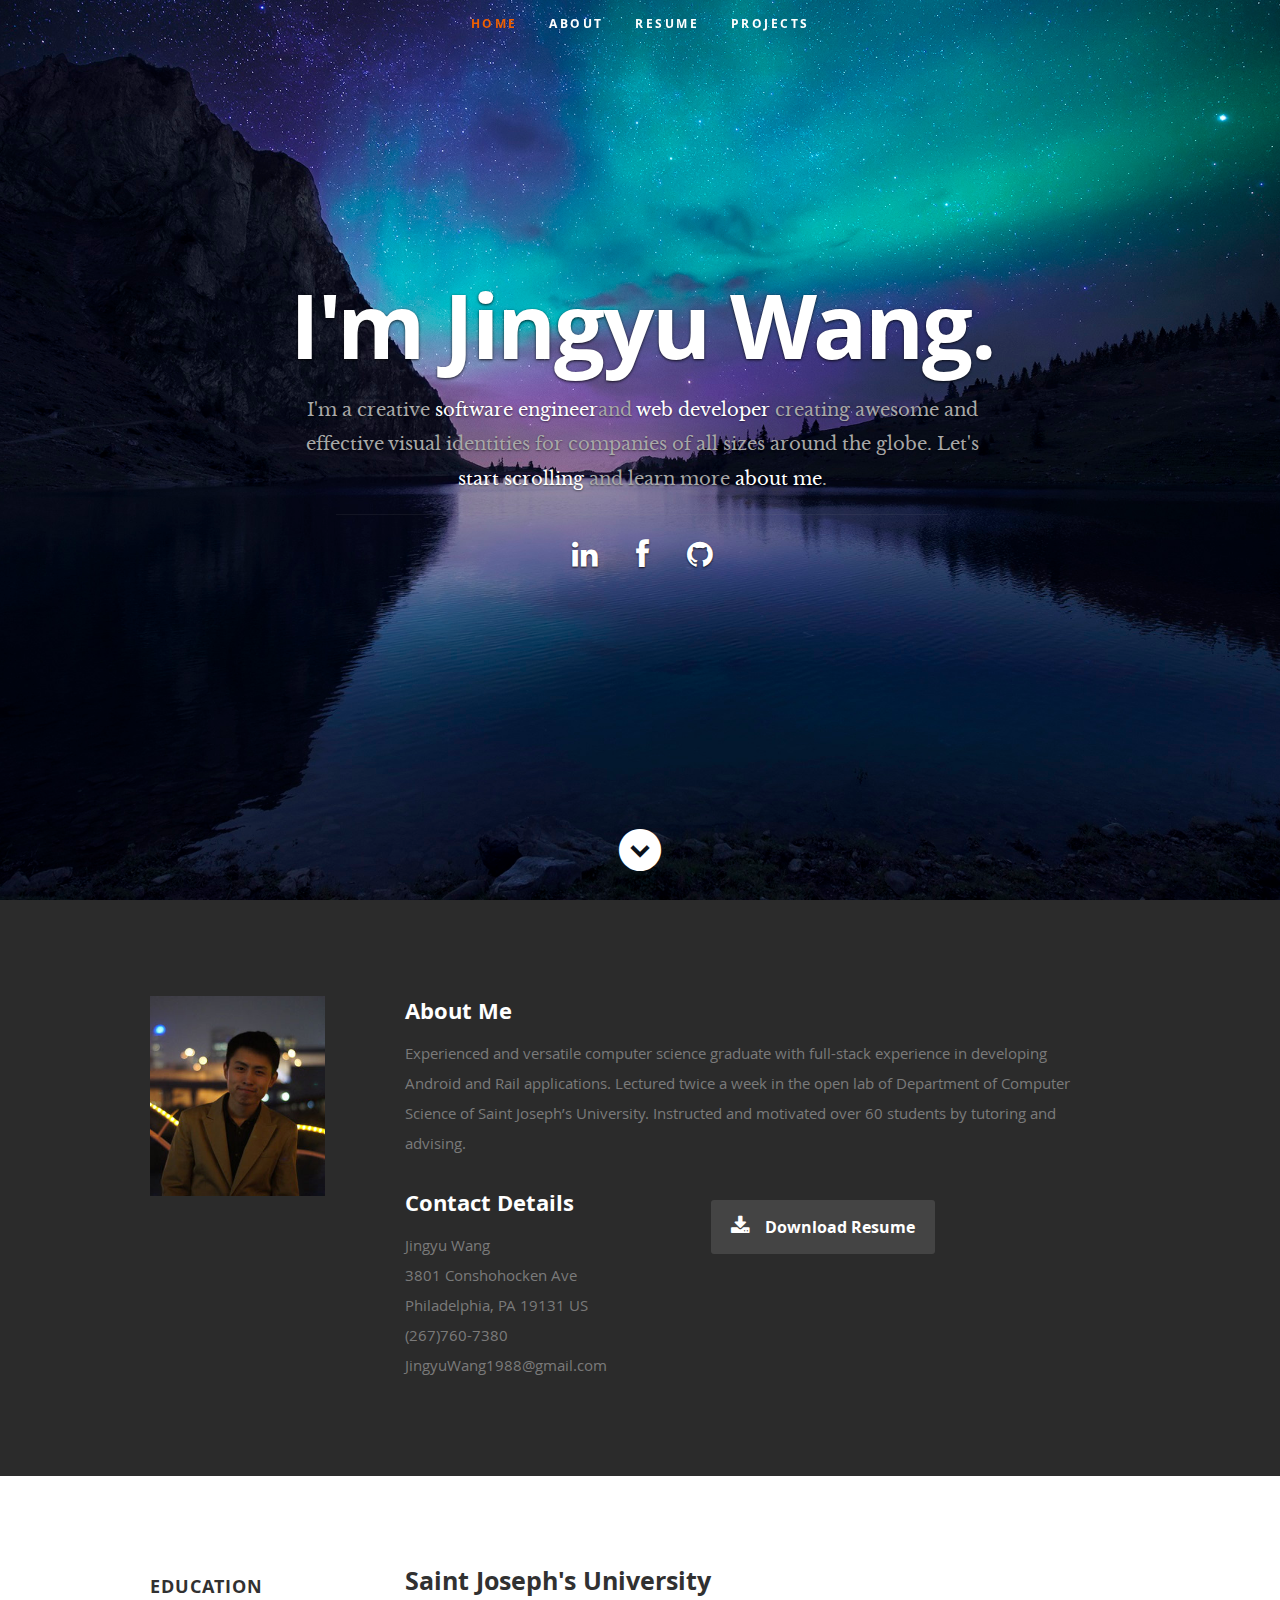
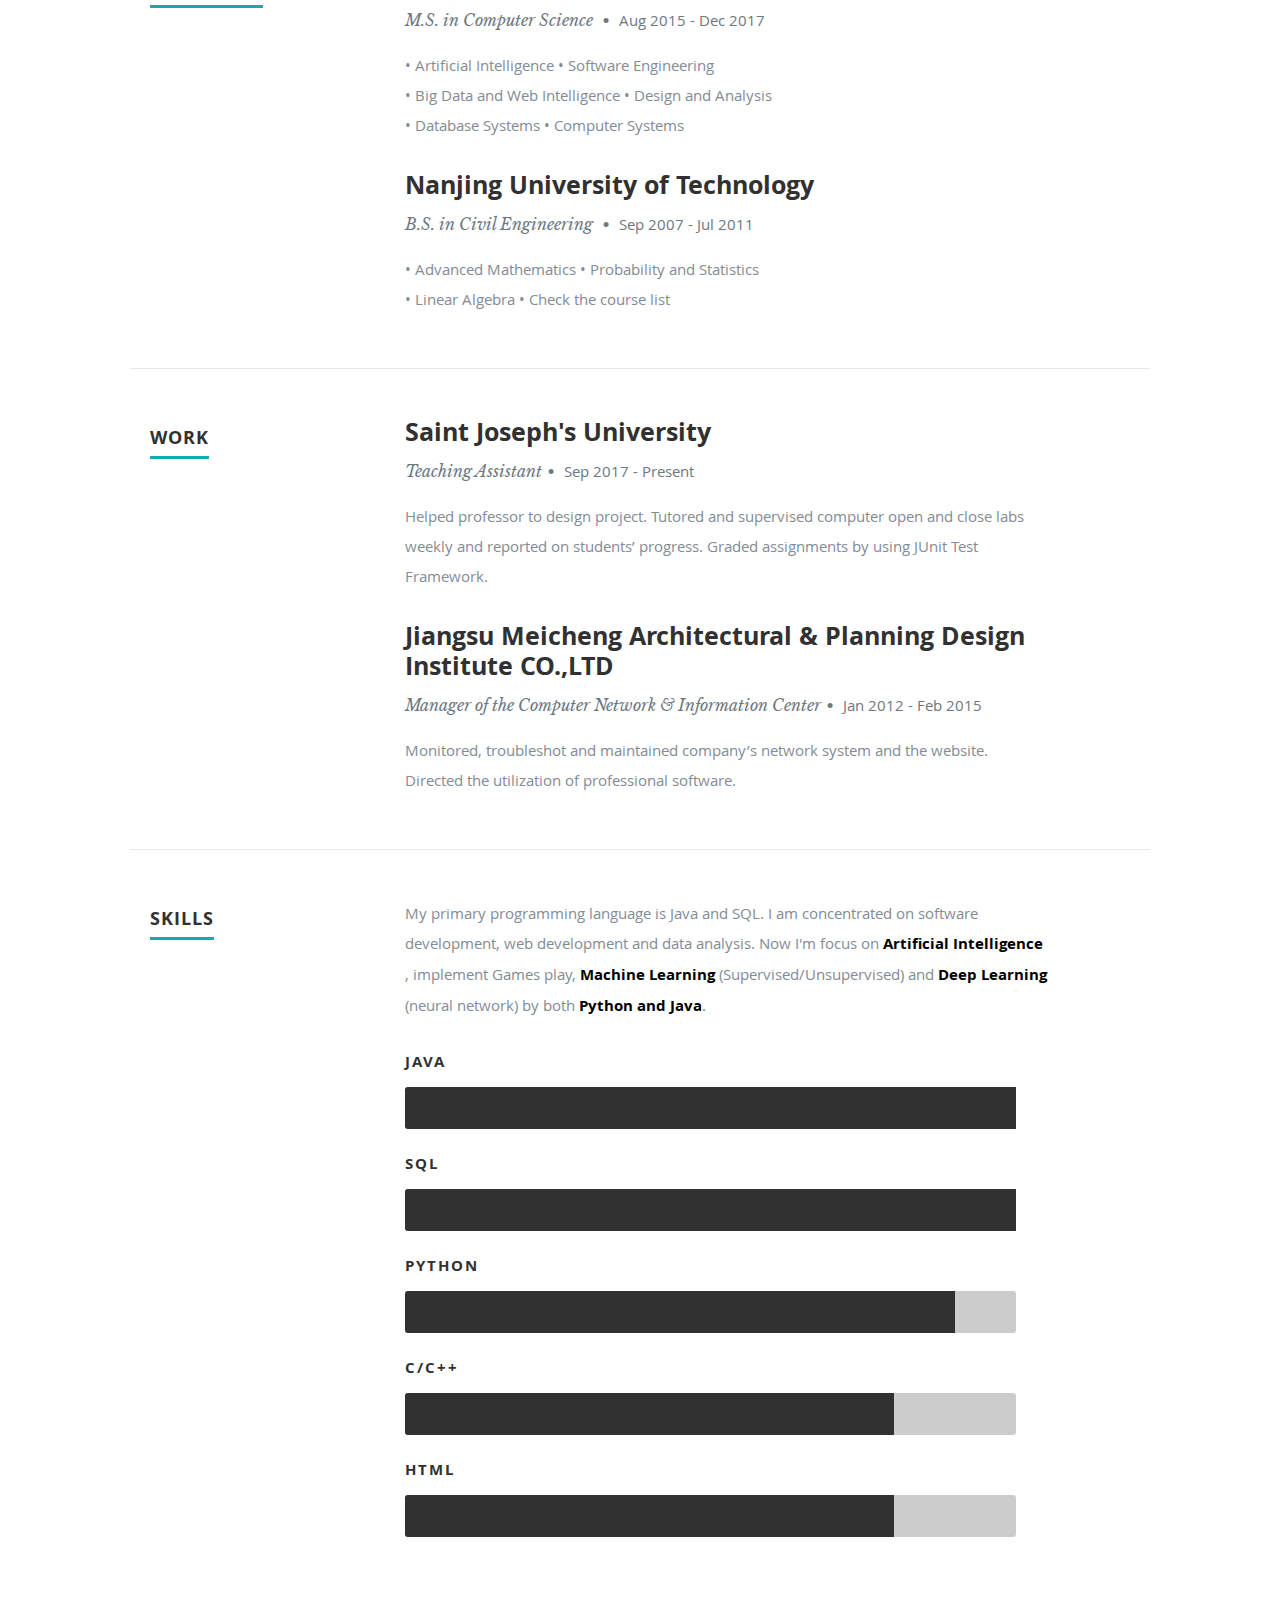
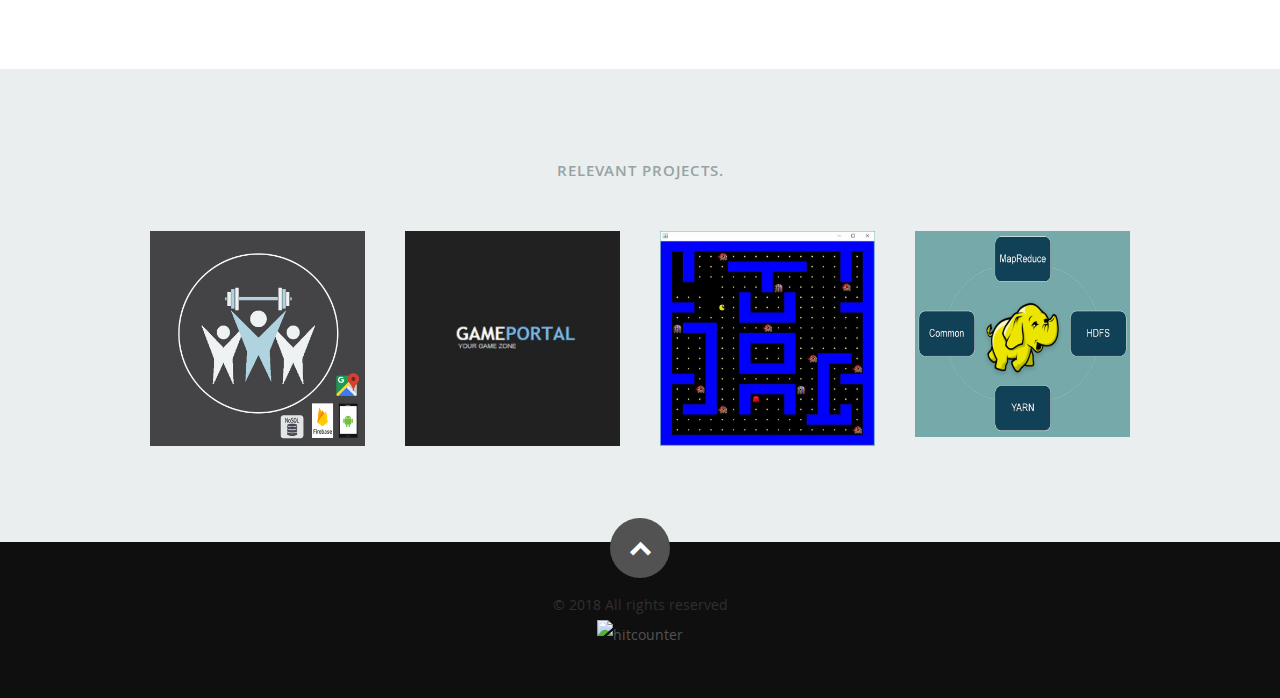
==== commit 7652f4c1: "add visit counter" ====
--- a/index.html
+++ b/index.html
@@ -479,8 +479,8 @@
          <div id="modal-03" class="popup-modal mfp-hide">
 
                 <div class="container-wrap">
-                        <img src="images/projects/AI/01.jpg"/>
-                        <img src="images/projects/AI/02.jpg"/>
+                        <img src="images/projects/AI/01.gif"/>
+                        <img src="images/projects/AI/02.gif"/>
                     </div>
 
 		      <div class="description-box">
@@ -606,6 +606,9 @@
 
             <ul class="copyright">
                <li>&copy; 2018 All rights reserved</li>
+			   <br>
+			   <a><img src="https://www.reliablecounter.com/count.php?page=hy30305340.github.io15304402&digit=style/black-and-white/4/&reloads=1" alt="hitcounter" title="hitcounter" border="0"></a>
+			   <br />
             </ul>
 
          </div>
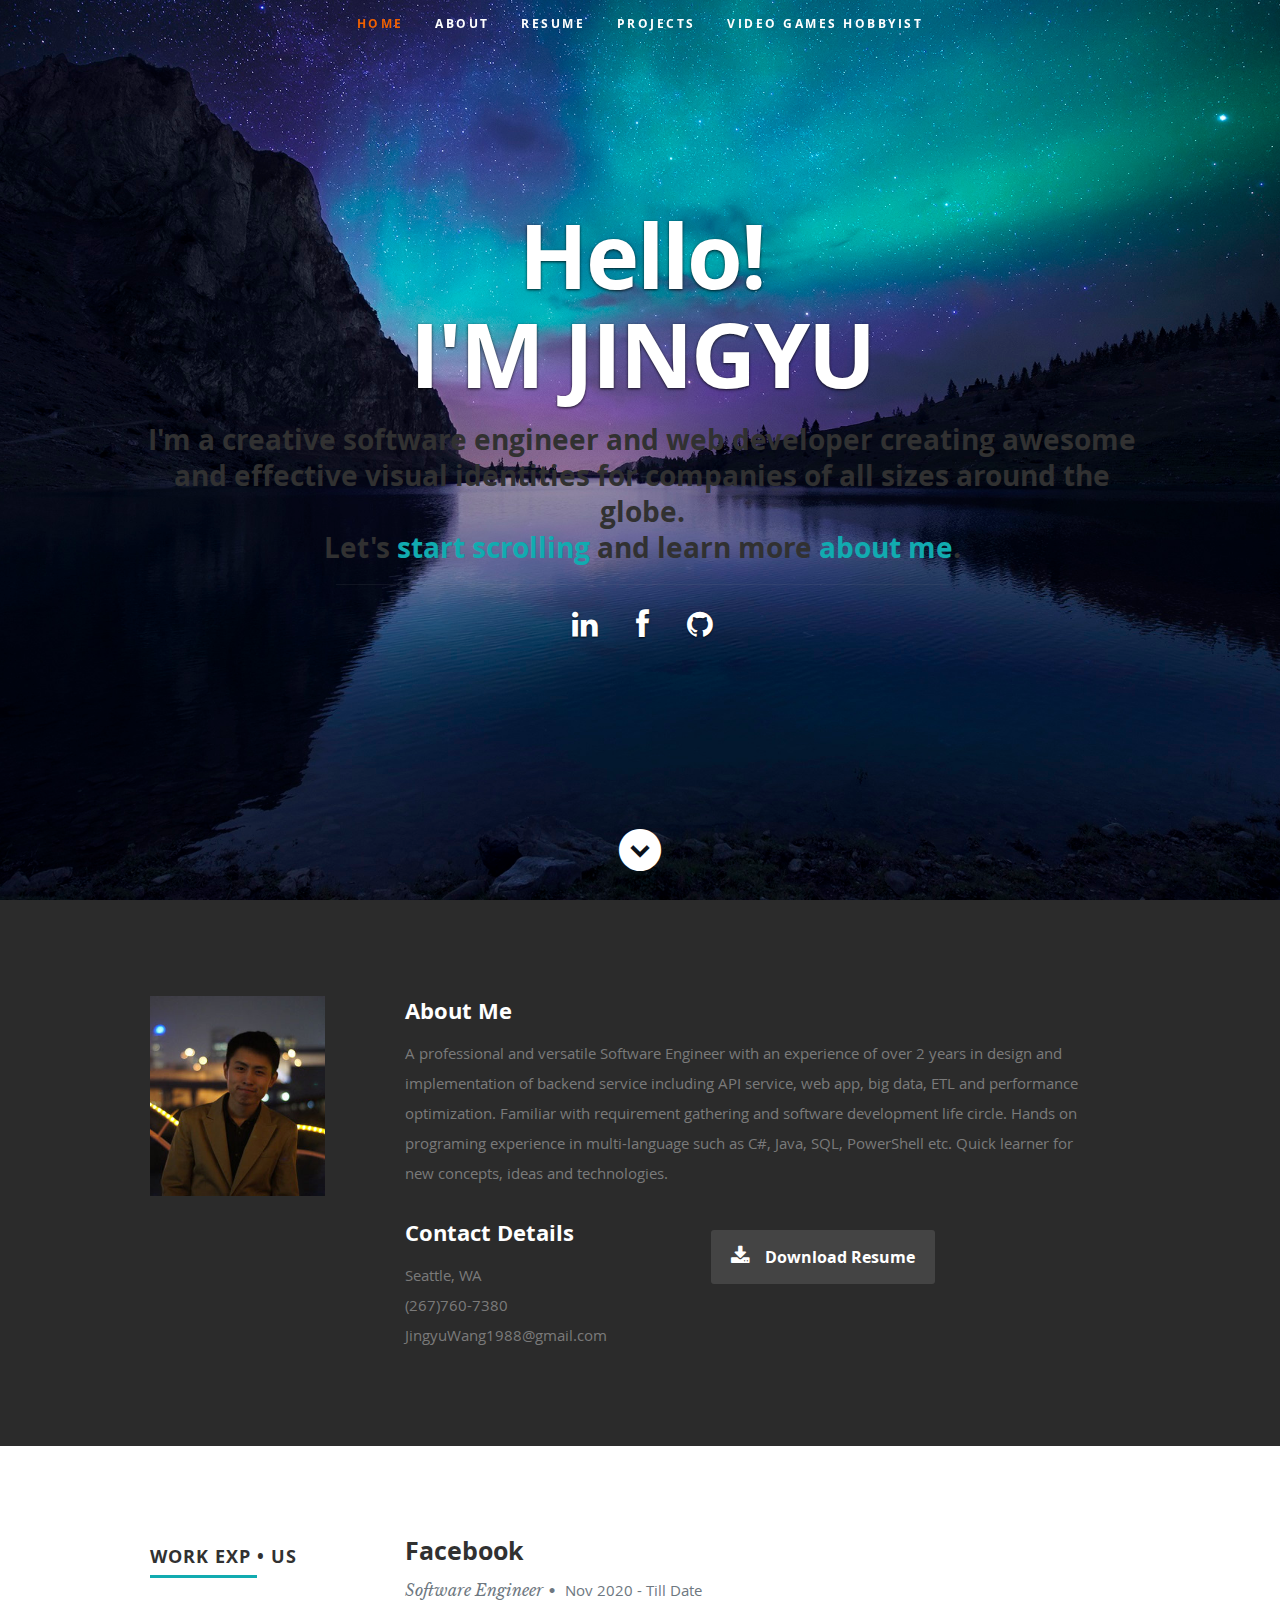
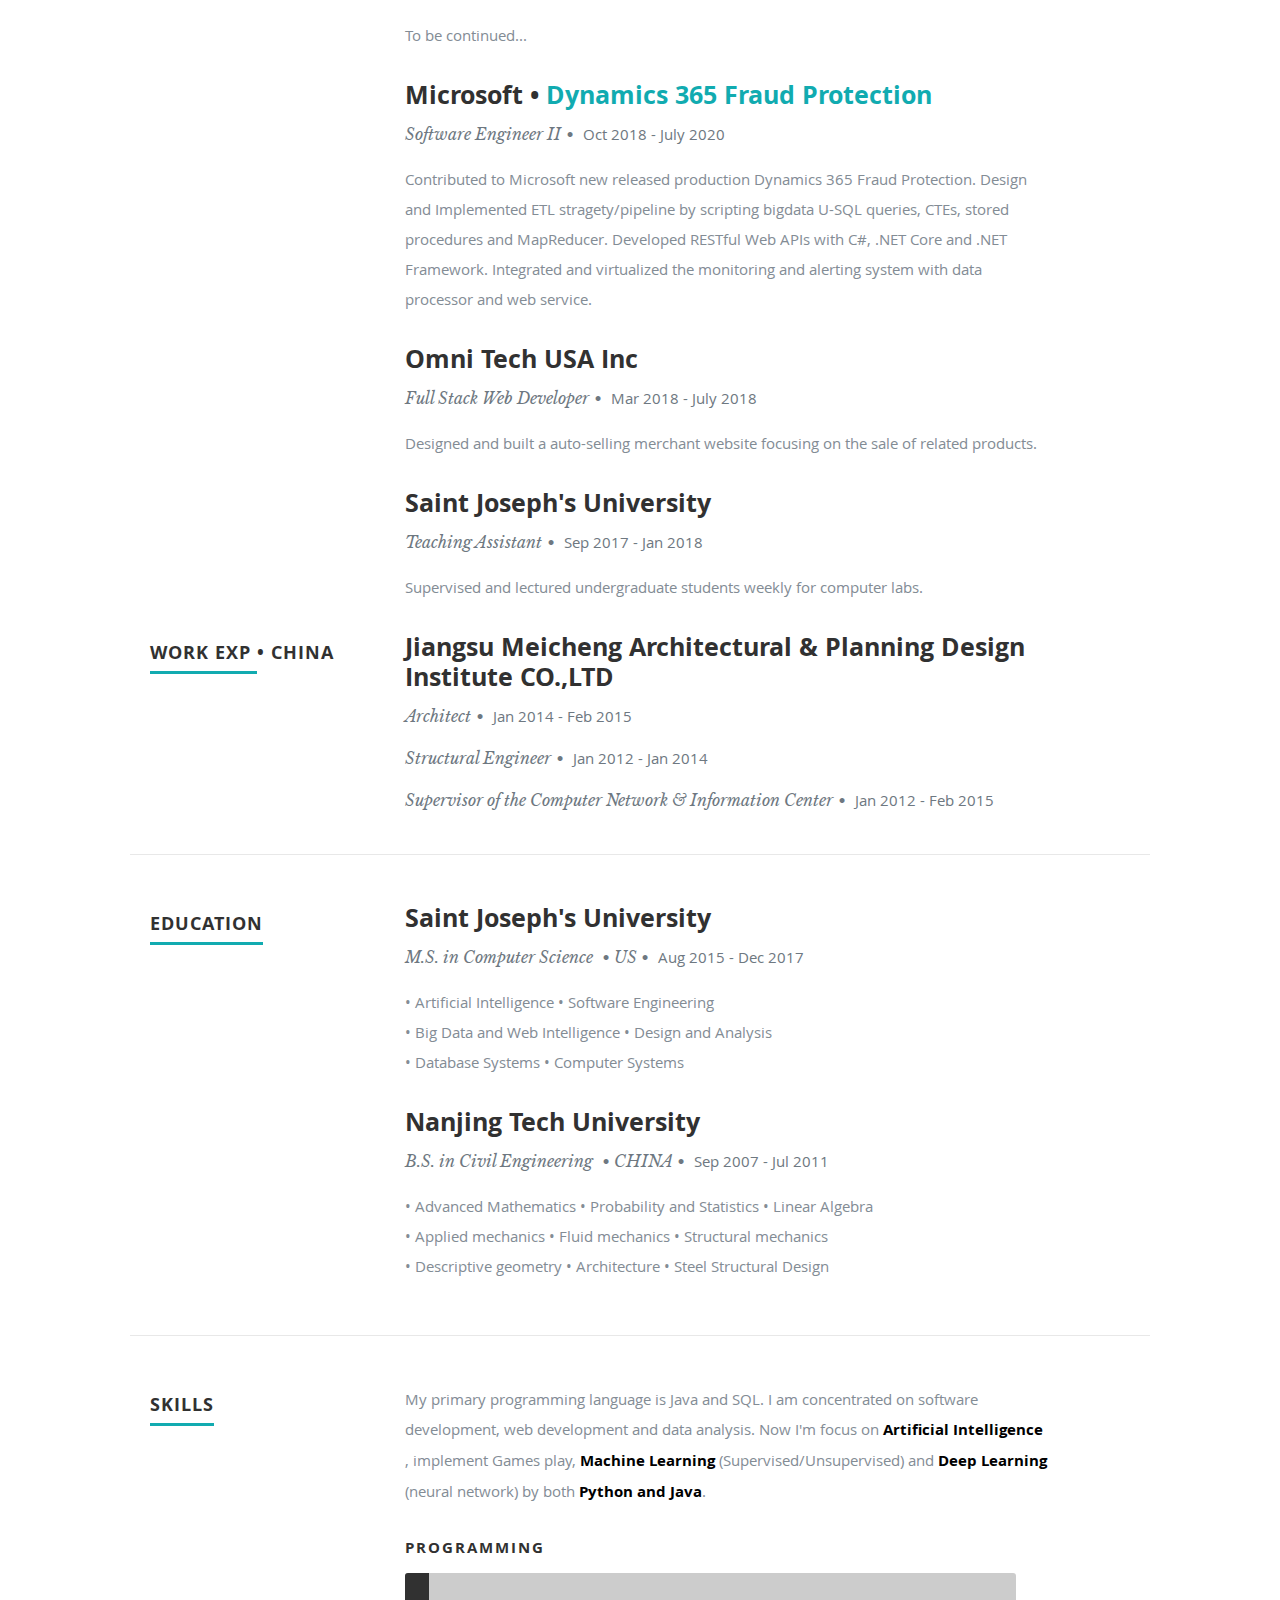
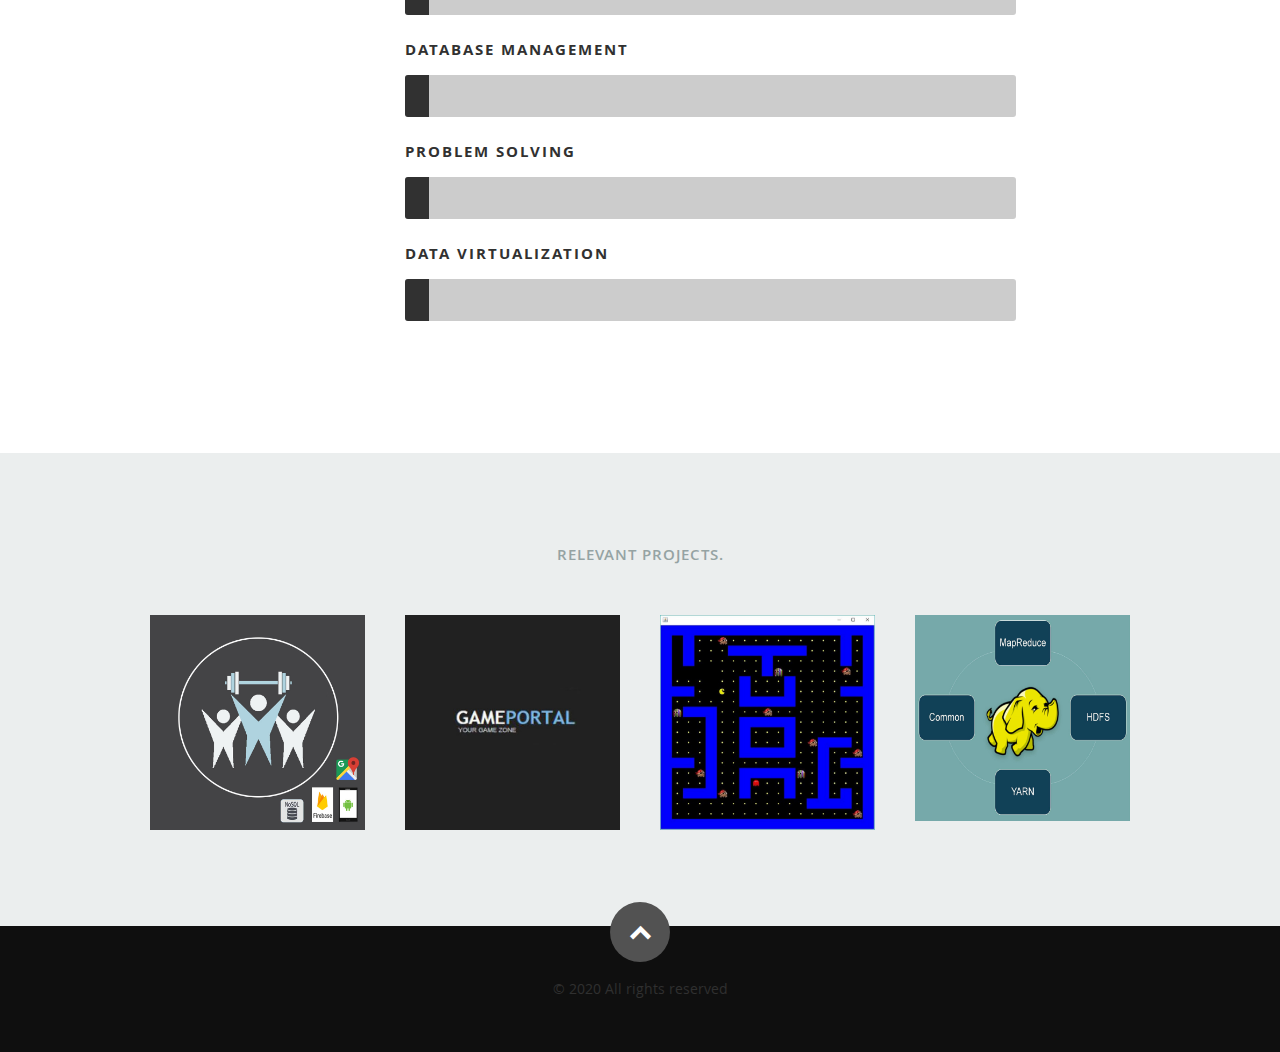
==== commit 3c9e4431: "Update the work exp" ====
--- a/index.html
+++ b/index.html
@@ -32,7 +32,7 @@
 
    <!-- Favicons
 	================================================== -->
-	<link rel="shortcut icon" href="J_Favicon.png" >
+	<link rel="shortcut icon" href="images/icon/J_Favicon.png" >
 
 </head>
 
@@ -50,18 +50,19 @@
          <ul id="nav" class="nav">
             <li class="current"><a class="smoothscroll" href="#home">Home</a></li>
             <li><a class="smoothscroll" href="#about">About</a></li>
-	        <li><a class="smoothscroll" href="#resume">Resume</a></li>
+            <li><a class="smoothscroll" href="#resume">Resume</a></li>
             <li><a class="smoothscroll" href="#portfolio">Projects</a></li>
+            <li><a href="Hobbyist/profile.html">Video games hobbyist</a></li>
          </ul> <!-- end #nav -->
 
       </nav> <!-- end #nav-wrap -->
 
       <div class="row banner">
          <div class="banner-text">
-            <h1 class="responsive-headline">I'm Jingyu Wang.</h1>
-            <h3>I'm a creative <span>software engineer</span>and <span>web developer</span> creating awesome and
-            effective visual identities for companies of all sizes around the globe. Let's <a class="smoothscroll" href="#about">start scrolling</a>
-            and learn more <a class="smoothscroll" href="#about">about me</a>.</h3>
+            <h1 class="responsive-headline">Hello!</br>I'M JINGYU</h1>
+            <h2>I'm a creative <span>software engineer</span> and <span>web developer</span> creating awesome and
+            effective visual identities for companies of all sizes around the globe. </br>Let's <a class="smoothscroll" href="#about">start scrolling</a>
+            and learn more <a class="smoothscroll" href="#about">about me</a>.</h2>
             <hr />
             <ul class="social">
                <!--
@@ -97,9 +98,9 @@
 
             <h2>About Me</h2>
 
-            <p>Experienced and versatile computer science graduate with full-stack experience in developing Android and Rail applications. 
-            Lectured twice a week in the open lab of Department of Computer Science of Saint Joseph’s University. 
-            Instructed and motivated over 60 students by tutoring and advising.
+            <p>A professional and versatile Software Engineer with an experience of over 2 years in design and implementation of backend service including API service, web app, big data, ETL and performance optimization. 
+               Familiar with requirement gathering and software development life circle. Hands on programing experience in multi-language such as C#, Java, SQL, PowerShell etc. 
+               Quick learner for new concepts, ideas and technologies.
             </p>
 
             <div class="row">
@@ -108,9 +109,8 @@
 
                   <h2>Contact Details</h2>
                   <p class="address">
-						   <span>Jingyu Wang</span><br>
-						   <span>3801 Conshohocken Ave<br>
-						         Philadelphia, PA 19131 US
+						   <span>
+						         Seattle, WA
                      </span><br>
 						   <span>(267)760-7380</span><br>
                      <span>JingyuWang1988@gmail.com</span>
@@ -120,7 +120,7 @@
 
                <div class="columns download">
                   <p>
-                     <a href="/files/Jingyu_Wang_SoftwareEngineer.pdf" class="button" target="_blank"><i class="fa fa-download"></i>Download Resume</a>
+                     <a href="/files/JingyuWang_SDE.pdf" class="button" target="_blank"><i class="fa fa-download"></i>Download Resume</a>
                   </p>
                </div>
 
@@ -136,6 +136,114 @@
    <!-- Resume Section
    ================================================== -->
    <section id="resume">
+
+      <!-- Work
+      ----------------------------------------------- -->
+      <div class="row work">
+
+         <div class="three columns header-col">
+            <h1><span>Work EXP </span>&bull; US</h1>
+         </div>
+
+         <div class="nine columns main-col">
+            <!-- facebook exp -->
+            <div class="row item">
+
+               <div class="twelve columns">
+
+                  <h3>Facebook</h3>
+                  <p class="info">Software Engineer<span>&bull;</span> <em class="date">Nov 2020 - Till Date</em></p>
+
+                  <p>
+                  To be continued...
+                  </p>
+
+               </div>
+
+            </div> 
+
+            <!-- Microsoft exp -->
+            <div class="row item">
+
+               <div class="twelve columns">
+
+                  <h3>
+                     Microsoft &bull; <a href="https://dynamics.microsoft.com/en-us/ai/fraud-protection/" target="_blank">Dynamics 365 Fraud Protection</a>
+                  </h3>
+                  <p class="info">Software Engineer II<span>&bull;</span> <em class="date">Oct 2018 - July 2020</em></p>
+
+                  <p>
+                     Contributed to Microsoft new released production Dynamics 365 Fraud Protection.
+                     Design and Implemented ETL stragety/pipeline by scripting bigdata U-SQL queries, CTEs, stored procedures and MapReducer.
+                     Developed RESTful Web APIs with C#, .NET Core and .NET Framework.
+                     Integrated and virtualized the monitoring and alerting system with data processor and web service.
+                  </p>
+
+               </div>
+
+            </div>
+
+            <!-- Omni exp -->
+            <div class="row item">
+
+               <div class="twelve columns">
+
+                  <h3>Omni Tech USA Inc</h3>
+                  <p class="info">Full Stack Web Developer<span>&bull;</span> <em class="date">Mar 2018 - July 2018</em></p>
+
+                  <p>
+                  Designed and built a auto-selling merchant website focusing on the sale of related products.
+                  </p>
+
+               </div>
+
+            </div>
+
+            <!-- TA exp -->
+            <div class="row item">
+
+               <div class="twelve columns">
+
+                  <h3>Saint Joseph's University</h3>
+                  <p class="info">Teaching Assistant<span>&bull;</span> <em class="date">Sep 2017 - Jan 2018</em></p>
+
+                  <p>
+                  Supervised and lectured undergraduate students weekly for computer labs.
+                  </p>
+
+               </div>
+
+            </div>
+
+         </div> <!-- main-col end -->
+
+         <div class="three columns header-col">
+            <h1><span>Work EXP </span>&bull; CHINA</h1>
+         </div>
+
+         <div class="nine columns main-col">
+
+            <!-- PRC exp -->
+            <div class="row item">
+
+               <div class="twelve columns">
+
+                  <h3>Jiangsu Meicheng Architectural & Planning Design Institute CO.,LTD</h3>
+                  <p class="info">Architect<span>&bull;</span> <em class="date">Jan 2014 - Feb 2015</em></p>
+
+                  <p class="info">Structural Engineer<span>&bull;</span> <em class="date">Jan 2012 - Jan 2014</em></p>
+
+                  <p class="info">Supervisor of the Computer Network & Information Center<span>&bull;</span> <em class="date">Jan 2012 - Feb 2015</em></p>
+
+               </div>
+
+            </div>
+
+         </div> <!-- main-col end -->
+
+         
+
+      </div> <!-- End Work -->
 
       <!-- Education
       ----------------------------------------------- -->
@@ -152,7 +260,7 @@
                <div class="twelve columns">
 
                   <h3>Saint Joseph's University</h3>
-                  <p class="info">M.S. in Computer Science <span>&bull;</span> <em class="date">Aug 2015 - Dec 2017</em></p>
+                  <p class="info">M.S. in Computer Science <span>&bull; US &bull;</span> <em class="date">Aug 2015 - Dec 2017</em></p>
 
                   <p>
                   &bull; Artificial Intelligence  &bull; Software Engineering </br>
@@ -168,13 +276,13 @@
 
                <div class="twelve columns">
 
-                  <h3>Nanjing University of Technology</h3>
-                  <p class="info">B.S. in Civil Engineering <span>&bull;</span> <em class="date">Sep 2007 - Jul 2011 </em></p>
-
-                  <p>
-                  &bull; Advanced Mathematics  &bull; Probability and Statistics </br>
-                  &bull; Linear Algebra  &bull; Check the course list </br>
-                  </p>
+                  <h3>Nanjing Tech University</h3>
+                  <p class="info">B.S. in Civil Engineering <span>&bull; CHINA &bull;</span> <em class="date">Sep 2007 - Jul 2011 </em></p>
+
+                  <p>
+                  &bull; Advanced Mathematics  &bull; Probability and Statistics &bull; Linear Algebra</br>
+                  &bull; Applied mechanics  &bull;  Fluid mechanics  &bull; Structural mechanics</br>
+                  &bull; Descriptive geometry &bull; Architecture &bull; Steel Structural Design</p>
 
                </div>
 
@@ -183,54 +291,6 @@
          </div> <!-- main-col end -->
 
       </div> <!-- End Education -->
-
-
-      <!-- Work
-      ----------------------------------------------- -->
-      <div class="row work">
-
-         <div class="three columns header-col">
-            <h1><span>Work</span></h1>
-         </div>
-
-         <div class="nine columns main-col">
-
-            <div class="row item">
-
-               <div class="twelve columns">
-
-                  <h3>Saint Joseph's University</h3>
-                  <p class="info">Teaching Assistant<span>&bull;</span> <em class="date">Sep 2017 - Present</em></p>
-
-                  <p>
-                  Helped professor to design project. 
-                  Tutored and supervised computer open and close labs weekly and reported on students’ progress.
-                  Graded assignments by using JUnit Test Framework.
-                  </p>
-
-               </div>
-
-            </div> <!-- item end -->
-
-            <div class="row item">
-
-               <div class="twelve columns">
-
-                  <h3>Jiangsu Meicheng Architectural & Planning Design Institute CO.,LTD</h3>
-                  <p class="info">Manager of the Computer Network & Information Center<span>&bull;</span> <em class="date">Jan 2012 - Feb 2015</em></p>
-
-                  <p>
-                  Monitored, troubleshot and maintained company’s network system and the website. Directed the utilization of professional software.
-                  </p>
-
-               </div>
-
-            </div> <!-- item end -->
-
-         </div> <!-- main-col end -->
-
-      </div> <!-- End Work -->
-
 
       <!-- Skills
       ----------------------------------------------- -->
@@ -251,14 +311,10 @@
 				<div class="bars">
 
 				   <ul class="skills">
-					   <li><span class="bar-expand java"></span><em>Java</em></li>
-                  <li><span class="bar-expand java"></span><em>SQL</em></li>
-						<!--
-						<li><span class="bar-expand wordpress"></span><em>Wordpress</em></li>
-						-->
-						<li><span class="bar-expand python"></span><em>Python</em></li>
-						<li><span class="bar-expand c"></span><em>C/C++</em></li>
-                  <li><span class="bar-expand html"></span><em>HTML</em></li>
+					   <li><span class="bar-expand ninetypercent"></span><em>Programming</em></li>
+                  <li><span class="bar-expand eightypercent"></span><em>Database Management</em></li>
+						<li><span class="bar-expand ninetypercent"></span><em>Problem Solving</em></li>
+						<li><span class="bar-expand seventypercent"></span><em>Data Virtualization</em></li>
 					</ul>
 
 				</div><!-- end skill-bars -->
@@ -268,8 +324,6 @@
       </div> <!-- End skills -->
 
    </section> <!-- Resume Section End-->
-
-	<div class="copyrights"></div>
 
    <!-- Projects Section
    ================================================== -->
@@ -350,74 +404,6 @@
 
                   </div>
           		</div> <!-- item end -->
-<!--
-               <div class="columns portfolio-item">
-                  <div class="item-wrap">
-
-                     <a href="#modal-05" title="">
-                        <img alt="" src="images/portfolio/farmerboy.jpg">
-                        <div class="overlay">
-                           <div class="portfolio-item-meta">
-          					      <h5>Farmer Boy</h5>
-                              <p>Branding</p>
-          					   </div>
-                        </div>
-                        <div class="link-icon"><i class="icon-plus"></i></div>
-                     </a>
-
-                  </div>
-          		</div> <!-- item end -->
-<!--
-               <div class="columns portfolio-item">
-                  <div class="item-wrap">
-
-                     <a href="#modal-06" title="">
-                        <img alt="" src="images/portfolio/girl.jpg">
-                        <div class="overlay">
-                           <div class="portfolio-item-meta">
-          					      <h5>Girl</h5>
-                              <p>Photography</p>
-          					   </div>
-                        </div>
-                        <div class="link-icon"><i class="icon-plus"></i></div>
-                     </a>
-
-                  </div>
-          		</div> <!-- item end -->
-<!--
-               <div class="columns portfolio-item">
-                  <div class="item-wrap">
-
-                     <a href="#modal-07" title="">
-                        <img alt="" src="images/portfolio/origami.jpg">
-                        <div class="overlay">
-                           <div class="portfolio-item-meta">
-          					      <h5>Origami</h5>
-                              <p>Illustrration</p>
-          					   </div>
-                        </div>
-                        <div class="link-icon"><i class="icon-plus"></i></div>
-                     </a>
-
-                  </div>
-          		</div> <!-- item end -->
-<!--
-               <div class="columns portfolio-item">
-                  <div class="item-wrap">
-
-                     <a href="#modal-08" title="">
-                        <img alt="" src="images/portfolio/retrocam.jpg">
-                        <div class="overlay">
-                           <div class="portfolio-item-meta">
-          					      <h5>Retrocam</h5>
-                              <p>Web Development</p>
-          					   </div>
-                        </div>
-                        <div class="link-icon"><i class="icon-plus"></i></div>
-                     </a>
-
-                  </div>
-          		</div>  <!-- item end -->
             
             </div> <!-- portfolio-wrapper end -->
 
@@ -523,75 +509,6 @@
 
 	      </div><!-- modal-04 End -->
 
-         <div id="modal-05" class="popup-modal mfp-hide">
-
-		      <img class="scale-with-grid" src="images/portfolio/modals/m-farmerboy.jpg" alt="" />
-
-		      <div class="description-box">
-			      <h4>Farmer Boy</h4>
-			      <p>Proin gravida nibh vel velit auctor aliquet. Aenean sollicitudin, lorem quis bibendum auctor, nisi elit consequat ipsum, nec sagittis sem nibh id elit.</p>
-               <span class="categories"><i class="fa fa-tag"></i>Branding, Webdesign</span>
-		      </div>
-
-            <div class="link-box">
-               <a href="#">Details</a>
-		         <a class="popup-modal-dismiss">Close</a>
-            </div>
-
-	      </div><!-- modal-05 End -->
-
-         <div id="modal-06" class="popup-modal mfp-hide">
-
-		      <img class="scale-with-grid" src="images/portfolio/modals/m-girl.jpg" alt="" />
-
-		      <div class="description-box">
-			      <h4>Girl</h4>
-			      <p>Proin gravida nibh vel velit auctor aliquet. Aenean sollicitudin, lorem quis bibendum auctor, nisi elit consequat ipsum, nec sagittis sem nibh id elit.</p>
-               <span class="categories"><i class="fa fa-tag"></i>Photography</span>
-		      </div>
-
-            <div class="link-box">
-               <a href="#">Details</a>
-		         <a class="popup-modal-dismiss">Close</a>
-            </div>
-
-	      </div><!-- modal-06 End -->
-
-         <div id="modal-07" class="popup-modal mfp-hide">
-
-		      <img class="scale-with-grid" src="images/portfolio/modals/m-origami.jpg" alt="" />
-
-		      <div class="description-box">
-			      <h4>Origami</h4>
-			      <p>Proin gravida nibh vel velit auctor aliquet. Aenean sollicitudin, lorem quis bibendum auctor, nisi elit consequat ipsum, nec sagittis sem nibh id elit.</p>
-               <span class="categories"><i class="fa fa-tag"></i>Branding, Illustration</span>
-		      </div>
-
-            <div class="link-box">
-               <a href="#">Details</a>
-		         <a class="popup-modal-dismiss">Close</a>
-            </div>
-
-	      </div><!-- modal-07 End -->
-
-         <div id="modal-08" class="popup-modal mfp-hide">
-
-		      <img class="scale-with-grid" src="images/portfolio/modals/m-retrocam.jpg" alt="" />
-
-		      <div class="description-box">
-			      <h4>Retrocam</h4>
-			      <p>Proin gravida nibh vel velit auctor aliquet. Aenean sollicitudin, lorem quis bibendum auctor, nisi elit consequat ipsum, nec sagittis sem nibh id elit.</p>
-               <span class="categories"><i class="fa fa-tag"></i>Webdesign, Photography</span>
-		      </div>
-
-            <div class="link-box">
-               <a href="#">Details</a>
-		         <a class="popup-modal-dismiss">Close</a>
-            </div>
-
-	      </div><!-- modal-01 End -->
-
-
       </div> <!-- row End -->
 
    </section> <!-- Portfolio Section End-->
@@ -605,10 +522,7 @@
          <div class="twelve columns">
 
             <ul class="copyright">
-               <li>&copy; 2018 All rights reserved</li>
-			   <br>
-			   <a><img src="https://www.reliablecounter.com/count.php?page=hy30305340.github.io15304402&digit=style/black-and-white/4/&reloads=1" alt="hitcounter" title="hitcounter" border="0"></a>
-			   <br />
+               <li>&copy; 2020 All rights reserved</li>
             </ul>
 
          </div>
@@ -629,8 +543,8 @@
    <script src="js/waypoints.js"></script>
    <script src="js/jquery.fittext.js"></script>
    <script src="js/magnific-popup.js"></script>
-   <script src="js/init.js"></script>
+   <script src="js/init.js"> </script>
 
 </body>
 
-</html>+</html>
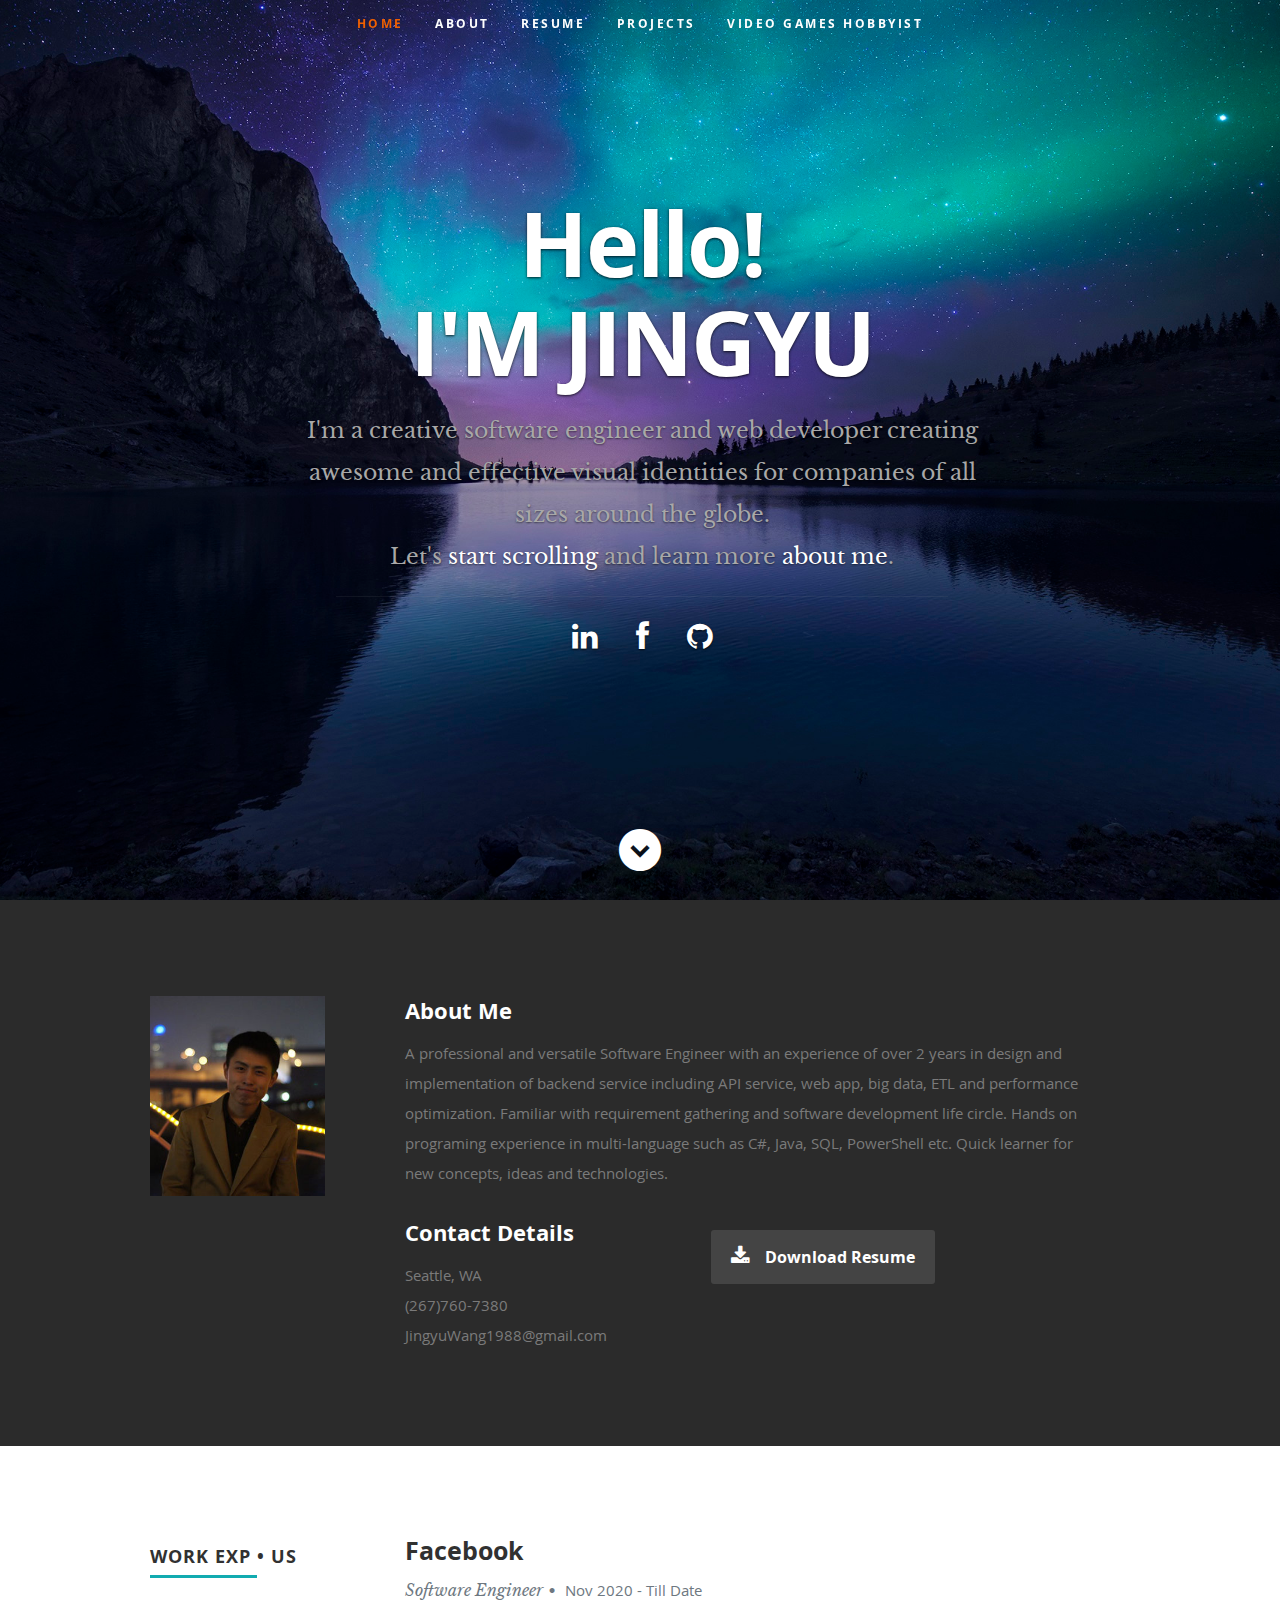
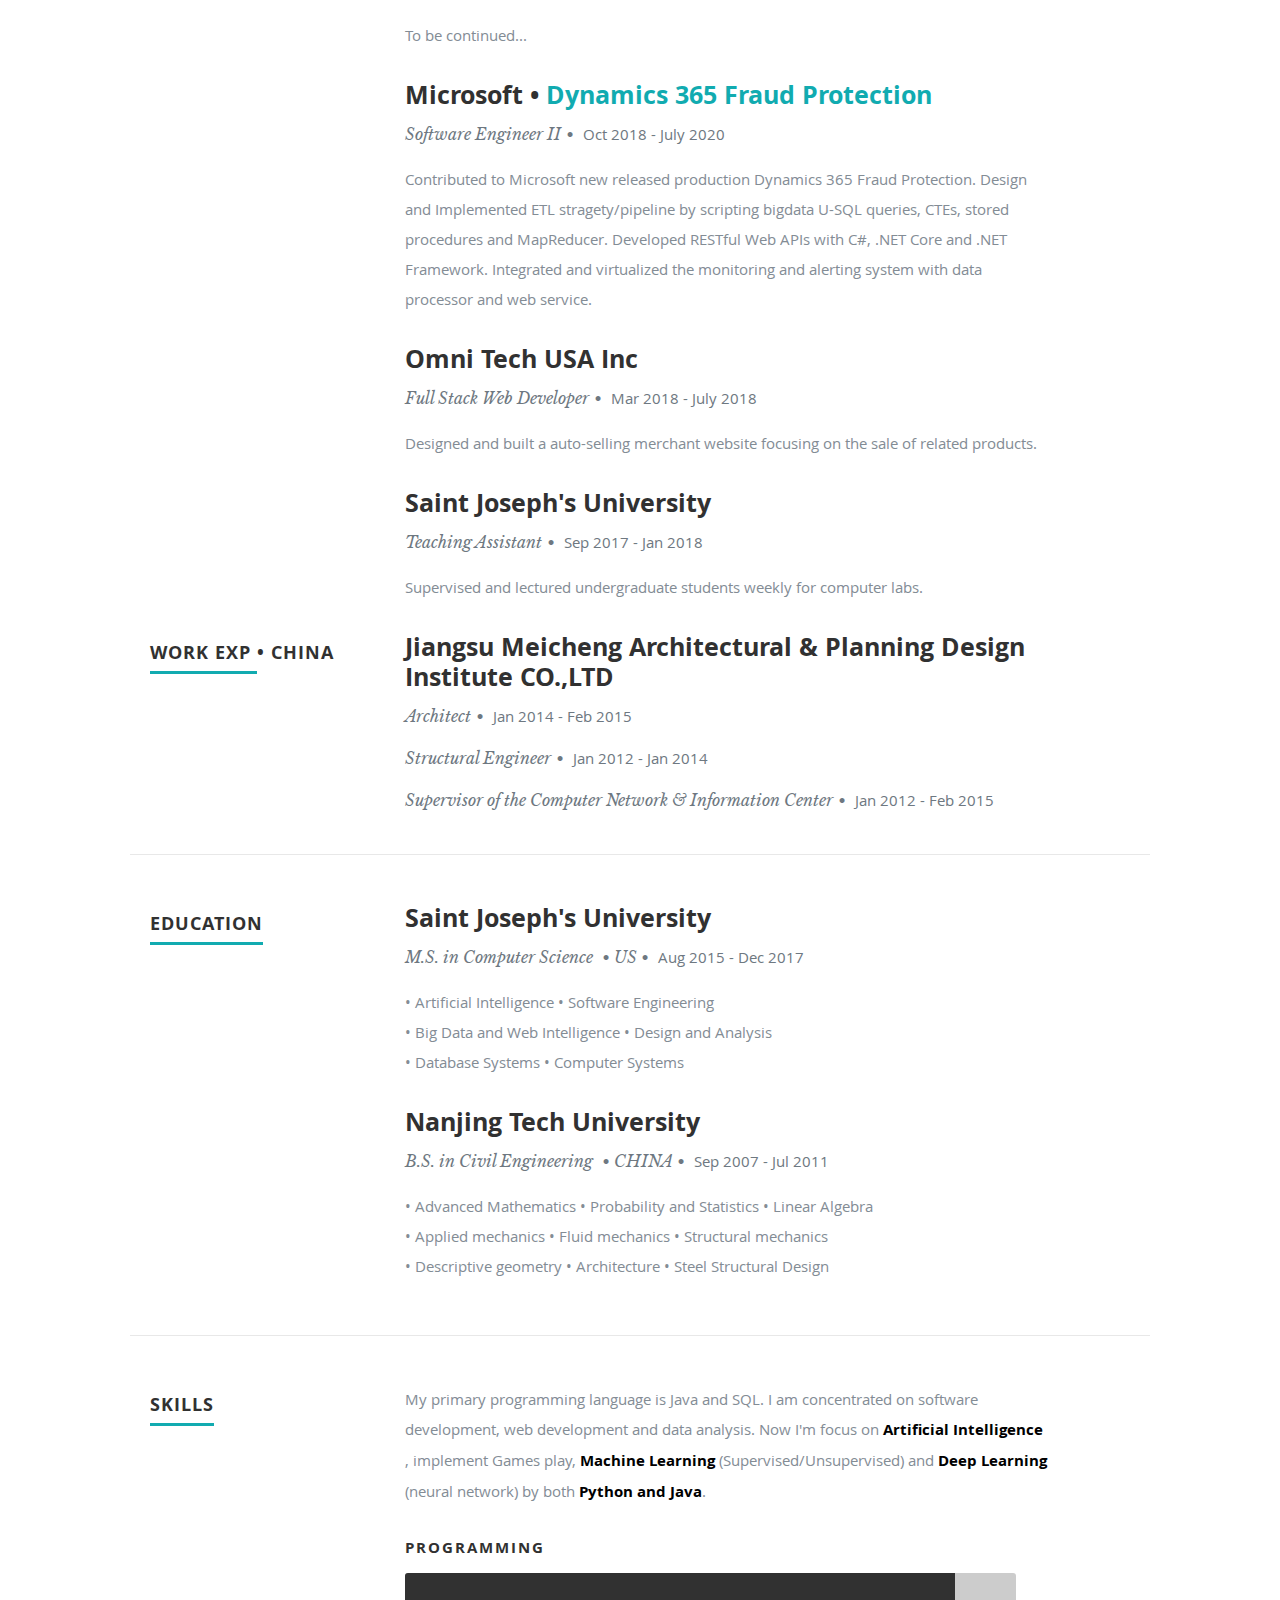
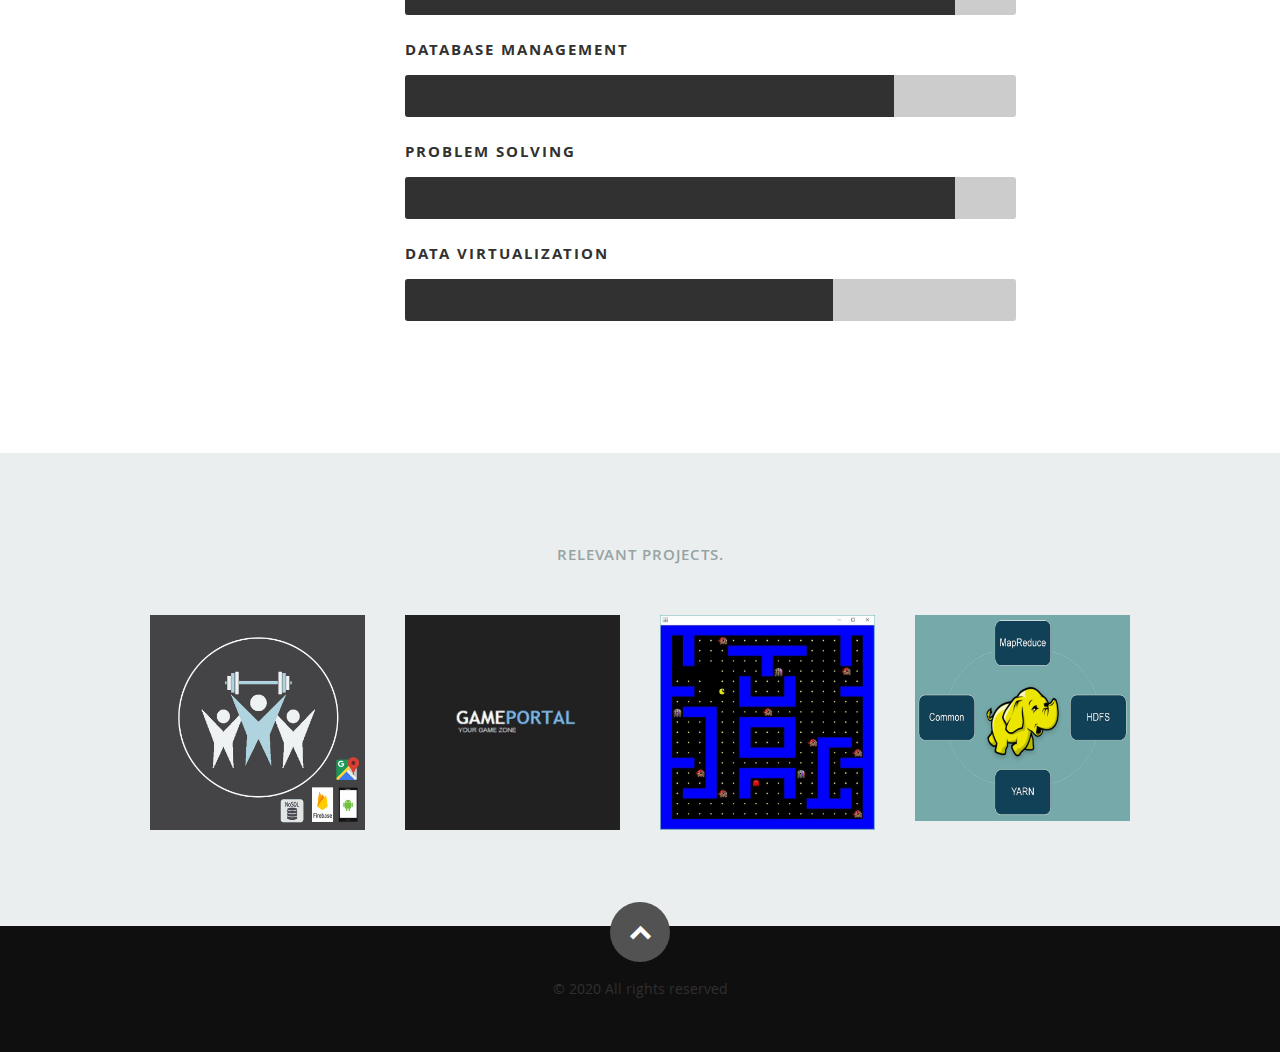
==== commit 740881cd: "Update index.html" ====
--- a/index.html
+++ b/index.html
@@ -1,4 +1,4 @@
-<!DOCTYPE html>
+<!DOCTYPE html> 
 <!--[if lt IE 8 ]><html class="no-js ie ie7" lang="en"> <![endif]-->
 <!--[if IE 8 ]><html class="no-js ie ie8" lang="en"> <![endif]-->
 <!--[if (gte IE 8)|!(IE)]><!--><html class="no-js" lang="en"> <!--<![endif]-->
--- a/css/layout.css
+++ b/css/layout.css
@@ -58,6 +58,16 @@
    letter-spacing: -2px;
    margin: 0 auto 18px auto;
    text-shadow: 0px 1px 3px rgba(0, 0, 0, .8);
+}
+header .banner-text h2 {
+   font: 22px/1.9em 'librebaskerville-regular', serif;
+   color: #A8A8A8;
+   margin: 0 auto;
+   width: 70%;
+   text-shadow: 0px 1px 2px rgba(0, 0, 0, .5);
+}
+header .banner-text h2 a {
+   color: #fff;
 }
 header .banner-text h3 {
    font: 18px/1.9em 'librebaskerville-regular', serif;
@@ -319,61 +329,61 @@
    border-radius: 3px 0 0 3px;
 }
 
-.java {
+.onehundred {
   	width: 100%;
-  	-moz-animation: java 2s ease;
-  	-webkit-animation: java 2s ease;
-}
-.python {
+  	-moz-animation: onehundred 2s ease;
+  	-webkit-animation: onehundred 2s ease;
+}
+.ninetypercent {
   	width: 90%;
-  	-moz-animation: python 2s ease;
-  	-webkit-animation: python 2s ease;
-}
-.c {
+  	-moz-animation: ninetypercent 2s ease;
+  	-webkit-animation: ninetypercent 2s ease;
+}
+.eightypercent {
   	width: 80%;
-  	-moz-animation: c 2s ease;
-  	-webkit-animation: c 2s ease;
-}
-.html {
-  	width: 80%;
-  	-moz-animation: html 2s ease;
-  	-webkit-animation: html 2s ease;
-}
-
-@-moz-keyframes java {
+  	-moz-animation: eightypercent 2s ease;
+  	-webkit-animation: eightypercent 2s ease;
+}
+.seventypercent {
+  	width: 70%;
+  	-moz-animation: seventypercent 2s ease;
+  	-webkit-animation: seventypercent 2s ease;
+}
+
+@-moz-keyframes onehundred {
   0%   { width: 0px;  }
   100% { width: 100%;  }
 }
 
-@-moz-keyframes python {
+@-moz-keyframes ninetypercent {
   0%   { width: 0px;  }
   100% { width: 90%;  }
 }
-@-moz-keyframes c {
+@-moz-keyframes eightypercent {
   0%   { width: 0px;  }
   100% { width: 80%;  }
 }
-@-moz-keyframes html {
+@-moz-keyframes seventypercent {
+  0%   { width: 0px;  }
+  100% { width: 70%;  }
+}
+
+@-webkit-keyframes onehundred {
+  0%   { width: 0px;  }
+  100% { width: 100%;  }
+}
+
+@-webkit-keyframes ninetypercent {
+  0%   { width: 0px;  }
+  100% { width: 90%;  }
+}
+@-webkit-keyframes eightypercent {
   0%   { width: 0px;  }
   100% { width: 80%;  }
 }
-
-@-webkit-keyframes java {
+@-webkit-keyframes seventypercent {
   0%   { width: 0px;  }
-  100% { width: 100%;  }
-}
-
-@-webkit-keyframes python {
-  0%   { width: 0px;  }
-  100% { width: 90%;  }
-}
-@-webkit-keyframes c {
-  0%   { width: 0px;  }
-  100% { width: 80%;  }
-}
-@-webkit-keyframes html {
-  0%   { width: 0px;  }
-  100% { width: 80%;  }
+  100% { width: 70%;  }
 }
 
 /* ------------------------------------------------------------------ */
